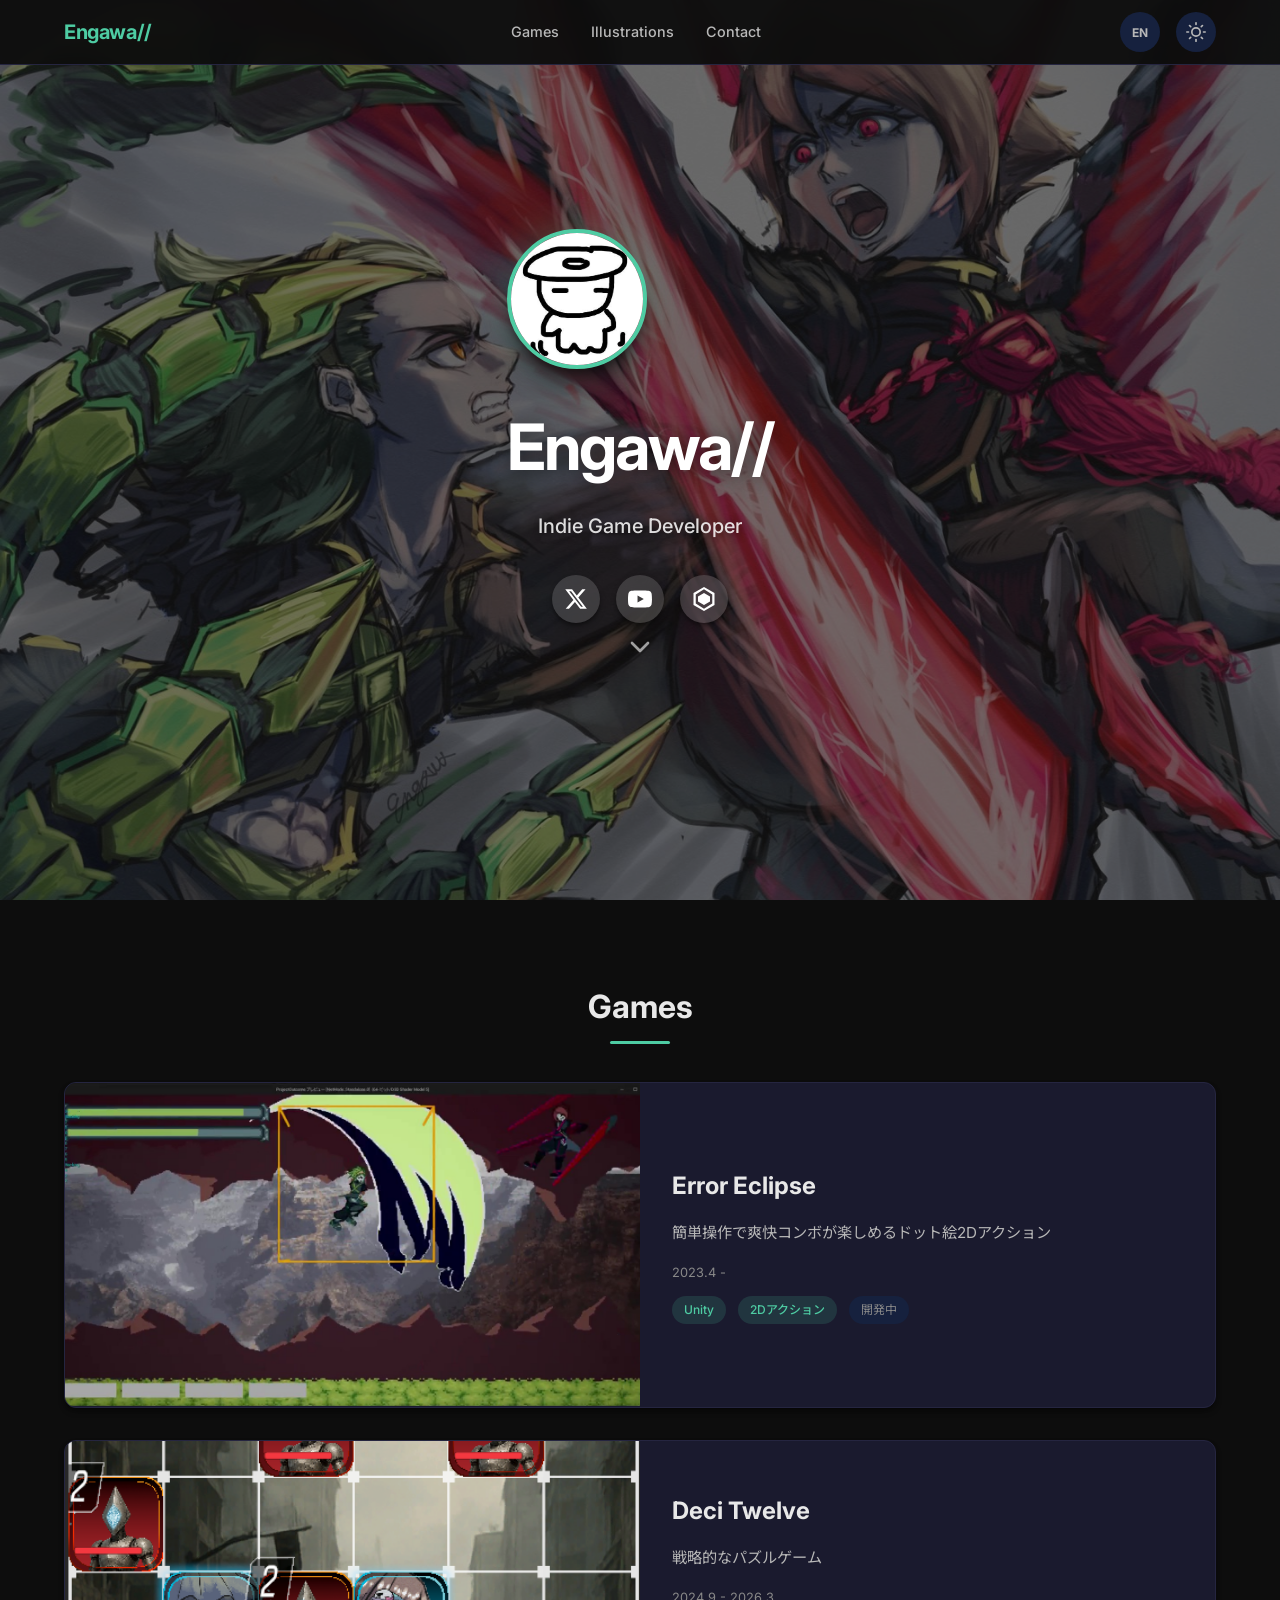
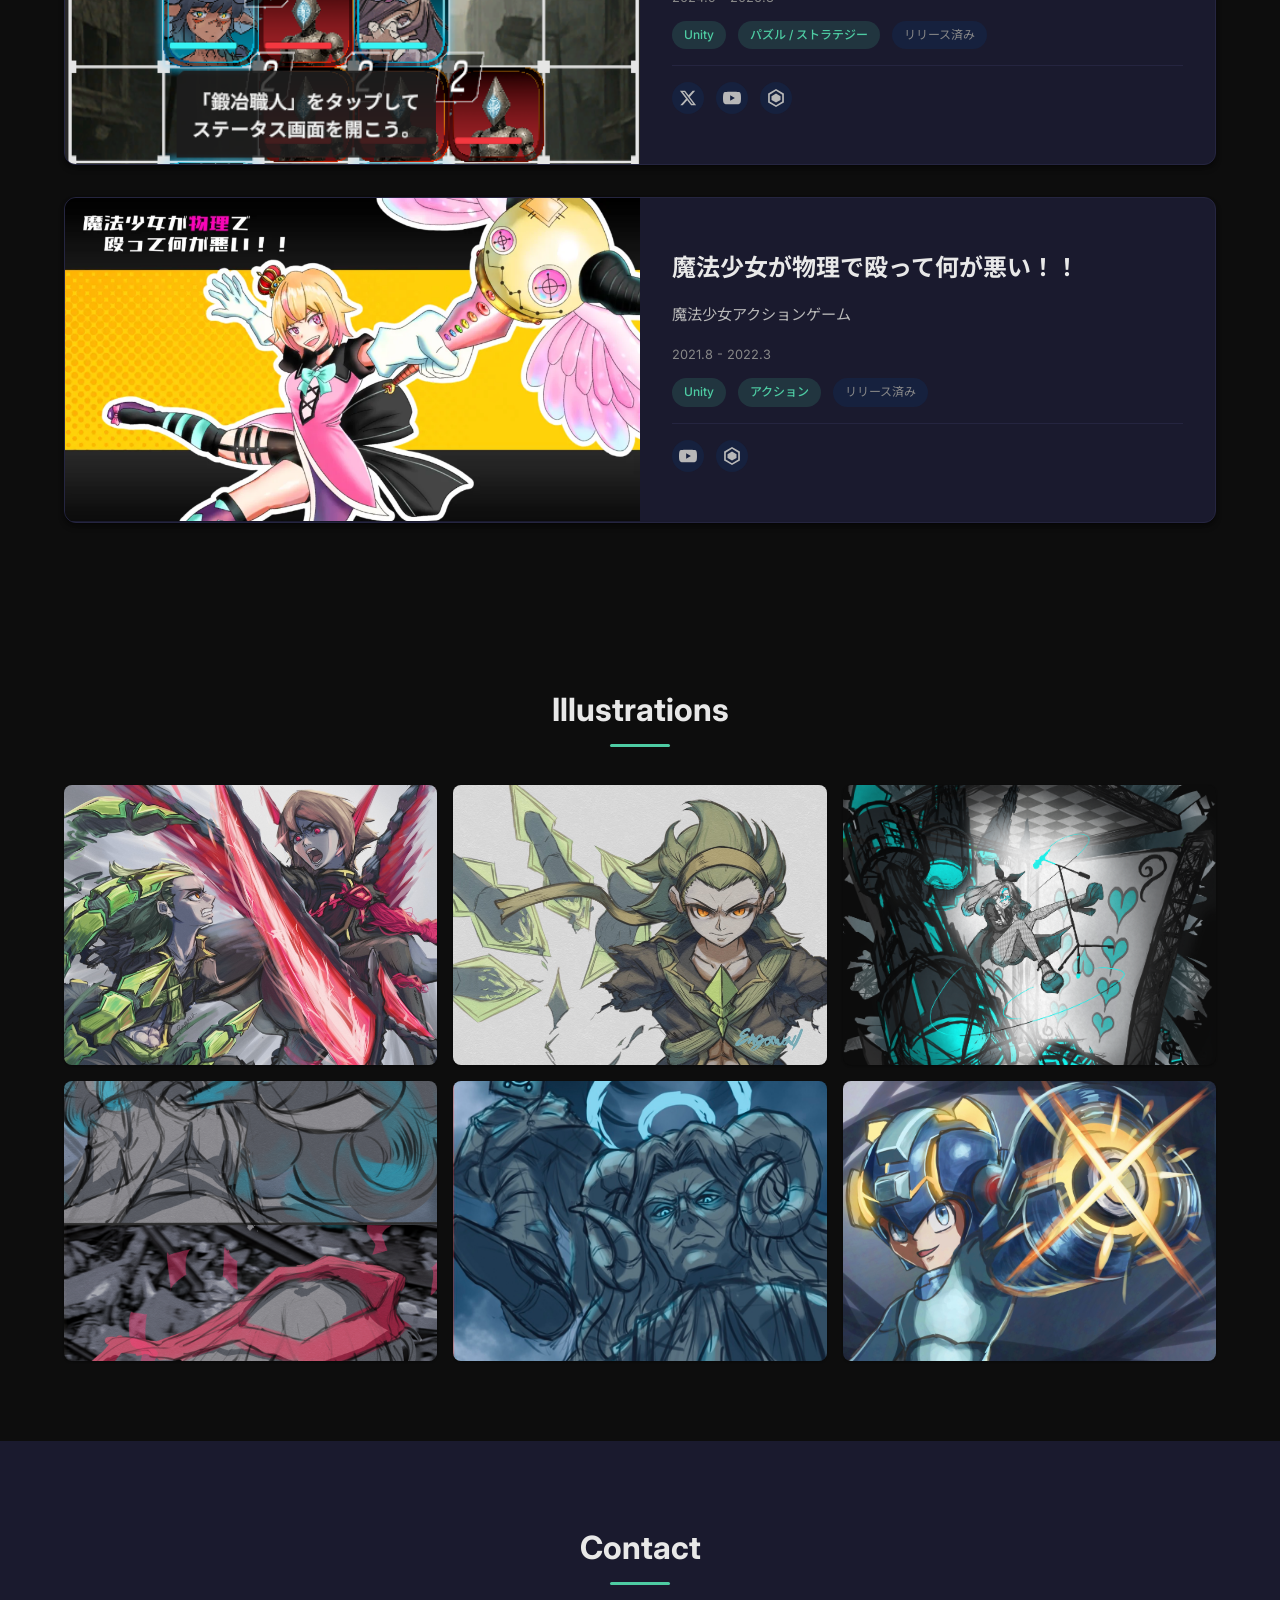
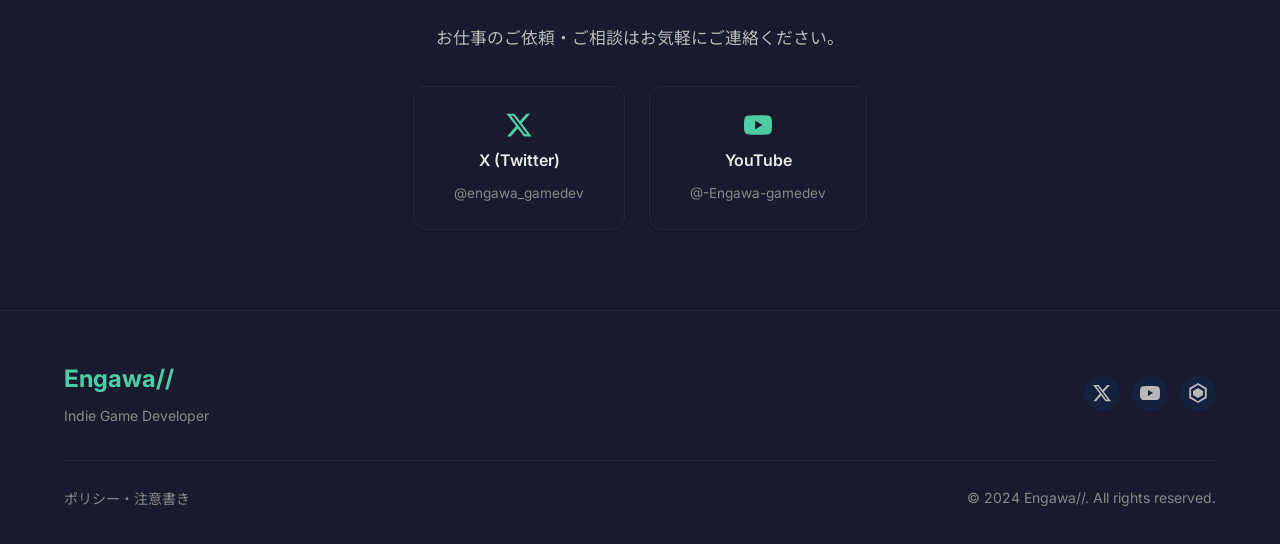
==== index.html @ 61fb62b9 "Update layout: remove About, full-width game cards with video thumbnails, hero background from lates" ====
<!DOCTYPE html>
<html lang="ja">
<head>
    <meta charset="UTF-8">
    <meta name="viewport" content="width=device-width, initial-scale=1.0">
    <meta name="description" content="Engawa// - Indie Game Developer Portfolio. ゲーム制作・イラスト制作の実績を掲載しています。">
    <meta name="author" content="Engawa//">
    
    <!-- OGP -->
    <meta property="og:title" content="Engawa// | Indie Game Developer">
    <meta property="og:description" content="ゲーム制作・イラスト制作の実績を掲載しています。">
    <meta property="og:type" content="website">
    <meta property="og:image" content="images/og-image.jpg">
    <meta name="twitter:card" content="summary_large_image">
    
    <!-- Favicon -->
    <link rel="icon" type="image/jpeg" href="images/icon.jpg">
    
    <!-- Fonts -->
    <link rel="preconnect" href="https://fonts.googleapis.com">
    <link rel="preconnect" href="https://fonts.gstatic.com" crossorigin>
    <link href="https://fonts.googleapis.com/css2?family=Inter:wght@400;600;700&family=Noto+Sans+JP:wght@400;500;700&display=swap" rel="stylesheet">
    
    <!-- Styles -->
    <link rel="stylesheet" href="css/themes.css">
    <link rel="stylesheet" href="css/style.css">
    
    <title>Engawa// | Indie Game Developer</title>
</head>
<body>
    <!-- Navigation -->
    <nav class="navbar" id="navbar">
        <div class="nav-container">
            <a href="#hero" class="nav-logo">Engawa//</a>
            <ul class="nav-menu" id="nav-menu">
                <li><a href="#games" class="nav-link" data-i18n="nav.games">Games</a></li>
                <li><a href="#illustrations" class="nav-link" data-i18n="nav.illustrations">Illustrations</a></li>
                <li><a href="#contact" class="nav-link" data-i18n="nav.contact">Contact</a></li>
            </ul>
            <div class="nav-actions">
                <button class="lang-toggle" id="lang-toggle" aria-label="言語切り替え">EN</button>
                <button class="theme-toggle" id="theme-toggle" aria-label="テーマ切り替え">
                    <svg class="sun-icon" xmlns="http://www.w3.org/2000/svg" width="20" height="20" viewBox="0 0 24 24" fill="none" stroke="currentColor" stroke-width="2" stroke-linecap="round" stroke-linejoin="round">
                        <circle cx="12" cy="12" r="5"></circle>
                        <line x1="12" y1="1" x2="12" y2="3"></line>
                        <line x1="12" y1="21" x2="12" y2="23"></line>
                        <line x1="4.22" y1="4.22" x2="5.64" y2="5.64"></line>
                        <line x1="18.36" y1="18.36" x2="19.78" y2="19.78"></line>
                        <line x1="1" y1="12" x2="3" y2="12"></line>
                        <line x1="21" y1="12" x2="23" y2="12"></line>
                        <line x1="4.22" y1="19.78" x2="5.64" y2="18.36"></line>
                        <line x1="18.36" y1="5.64" x2="19.78" y2="4.22"></line>
                    </svg>
                    <svg class="moon-icon" xmlns="http://www.w3.org/2000/svg" width="20" height="20" viewBox="0 0 24 24" fill="none" stroke="currentColor" stroke-width="2" stroke-linecap="round" stroke-linejoin="round">
                        <path d="M21 12.79A9 9 0 1 1 11.21 3 7 7 0 0 0 21 12.79z"></path>
                    </svg>
                </button>
                <button class="nav-toggle" id="nav-toggle" aria-label="メニュー">
                    <span></span>
                    <span></span>
                    <span></span>
                </button>
            </div>
        </div>
    </nav>

    <!-- Hero Section -->
    <section class="hero" id="hero">
        <div class="hero-bg" id="hero-bg"></div>
        <div class="hero-content">
            <div class="hero-icon-wrapper">
                <img src="images/icon.jpg" alt="Engawa// アイコン" class="hero-icon">
            </div>
            <h1 class="hero-title">Engawa//</h1>
            <p class="hero-subtitle" data-i18n="hero.subtitle">Indie Game Developer</p>
            <div class="hero-social">
                <a href="https://x.com/engawa_gamedev" target="_blank" rel="noopener noreferrer" class="social-link" aria-label="X (Twitter)">
                    <svg xmlns="http://www.w3.org/2000/svg" width="24" height="24" viewBox="0 0 24 24" fill="currentColor">
                        <path d="M18.244 2.25h3.308l-7.227 8.26 8.502 11.24H16.17l-5.214-6.817L4.99 21.75H1.68l7.73-8.835L1.254 2.25H8.08l4.713 6.231zm-1.161 17.52h1.833L7.084 4.126H5.117z"/>
                    </svg>
                </a>
                <a href="https://www.youtube.com/@-Engawa-gamedev" target="_blank" rel="noopener noreferrer" class="social-link" aria-label="YouTube">
                    <svg xmlns="http://www.w3.org/2000/svg" width="24" height="24" viewBox="0 0 24 24" fill="currentColor">
                        <path d="M23.498 6.186a3.016 3.016 0 0 0-2.122-2.136C19.505 3.545 12 3.545 12 3.545s-7.505 0-9.377.505A3.017 3.017 0 0 0 .502 6.186C0 8.07 0 12 0 12s0 3.93.502 5.814a3.016 3.016 0 0 0 2.122 2.136c1.871.505 9.376.505 9.376.505s7.505 0 9.377-.505a3.015 3.015 0 0 0 2.122-2.136C24 15.93 24 12 24 12s0-3.93-.502-5.814zM9.545 15.568V8.432L15.818 12l-6.273 3.568z"/>
                    </svg>
                </a>
                <a href="https://unityroom.com/users/u2t6si8054bjor3pl17q" target="_blank" rel="noopener noreferrer" class="social-link" aria-label="UnityRoom">
                    <svg xmlns="http://www.w3.org/2000/svg" width="24" height="24" viewBox="0 0 24 24" fill="currentColor">
                        <path d="M12 0L1.5 6v12L12 24l10.5-6V6L12 0zm0 2.25L20.25 7.5v9L12 21.75 3.75 16.5v-9L12 2.25zM12 6L6 9.5v5L12 18l6-3.5v-5L12 6z"/>
                    </svg>
                </a>
            </div>
            <a href="#games" class="scroll-indicator" aria-label="下へスクロール">
                <svg xmlns="http://www.w3.org/2000/svg" width="32" height="32" viewBox="0 0 24 24" fill="none" stroke="currentColor" stroke-width="2" stroke-linecap="round" stroke-linejoin="round">
                    <polyline points="6 9 12 15 18 9"></polyline>
                </svg>
            </a>
        </div>
    </section>

    <!-- Games Section -->
    <section class="section games" id="games">
        <div class="container">
            <h2 class="section-title" data-i18n="games.title">Games</h2>
            <div class="games-grid" id="games-grid">
                <!-- Games will be loaded dynamically from JSON -->
            </div>
        </div>
    </section>

    <!-- Illustrations Section -->
    <section class="section illustrations" id="illustrations">
        <div class="container">
            <h2 class="section-title" data-i18n="illustrations.title">Illustrations</h2>
            <div class="gallery-grid" id="gallery-grid">
                <!-- Illustrations will be loaded dynamically from JSON -->
            </div>
        </div>
    </section>

    <!-- Contact Section -->
    <section class="section contact" id="contact">
        <div class="container">
            <h2 class="section-title" data-i18n="contact.title">Contact</h2>
            <div class="contact-content">
                <p class="contact-intro" data-i18n="contact.intro">
                    お仕事のご依頼・ご相談はお気軽にご連絡ください。
                </p>
                <div class="contact-methods">
                    <a href="https://x.com/engawa_gamedev" target="_blank" rel="noopener noreferrer" class="contact-card">
                        <svg xmlns="http://www.w3.org/2000/svg" width="28" height="28" viewBox="0 0 24 24" fill="currentColor">
                            <path d="M18.244 2.25h3.308l-7.227 8.26 8.502 11.24H16.17l-5.214-6.817L4.99 21.75H1.68l7.73-8.835L1.254 2.25H8.08l4.713 6.231zm-1.161 17.52h1.833L7.084 4.126H5.117z"/>
                        </svg>
                        <span class="contact-card-label">X (Twitter)</span>
                        <span class="contact-card-handle">@engawa_gamedev</span>
                    </a>
                    <a href="https://www.youtube.com/@-Engawa-gamedev" target="_blank" rel="noopener noreferrer" class="contact-card">
                        <svg xmlns="http://www.w3.org/2000/svg" width="28" height="28" viewBox="0 0 24 24" fill="currentColor">
                            <path d="M23.498 6.186a3.016 3.016 0 0 0-2.122-2.136C19.505 3.545 12 3.545 12 3.545s-7.505 0-9.377.505A3.017 3.017 0 0 0 .502 6.186C0 8.07 0 12 0 12s0 3.93.502 5.814a3.016 3.016 0 0 0 2.122 2.136c1.871.505 9.376.505 9.376.505s7.505 0 9.377-.505a3.015 3.015 0 0 0 2.122-2.136C24 15.93 24 12 24 12s0-3.93-.502-5.814zM9.545 15.568V8.432L15.818 12l-6.273 3.568z"/>
                        </svg>
                        <span class="contact-card-label">YouTube</span>
                        <span class="contact-card-handle">@-Engawa-gamedev</span>
                    </a>
                </div>
            </div>
        </div>
    </section>

    <!-- Game Modal -->
    <div class="modal" id="game-modal">
        <div class="modal-overlay"></div>
        <div class="modal-content">
            <button class="modal-close" aria-label="閉じる">&times;</button>
            <div class="modal-body">
                <div class="modal-gallery">
                    <div class="modal-slider" id="modal-slider"></div>
                    <button class="slider-btn slider-prev" aria-label="前へ">❮</button>
                    <button class="slider-btn slider-next" aria-label="次へ">❯</button>
                </div>
                <div class="modal-info">
                    <h3 class="modal-title" id="modal-title"></h3>
                    <p class="modal-description" id="modal-description"></p>
                    <div class="modal-meta" id="modal-meta"></div>
                    <div class="modal-links" id="modal-links"></div>
                </div>
            </div>
        </div>
    </div>

    <!-- Lightbox -->
    <div class="lightbox" id="lightbox">
        <button class="lightbox-close" aria-label="閉じる">&times;</button>
        <button class="lightbox-btn lightbox-prev" aria-label="前へ">❮</button>
        <img src="" alt="" class="lightbox-image" id="lightbox-image">
        <button class="lightbox-btn lightbox-next" aria-label="次へ">❯</button>
        <div class="lightbox-caption" id="lightbox-caption"></div>
    </div>

    <!-- Footer -->
    <footer class="footer">
        <div class="container">
            <div class="footer-content">
                <div class="footer-brand">
                    <span class="footer-logo">Engawa//</span>
                    <p class="footer-tagline" data-i18n="footer.tagline">Indie Game Developer</p>
                </div>
                <div class="footer-social">
                    <a href="https://x.com/engawa_gamedev" target="_blank" rel="noopener noreferrer" aria-label="X (Twitter)">
                        <svg xmlns="http://www.w3.org/2000/svg" width="20" height="20" viewBox="0 0 24 24" fill="currentColor">
                            <path d="M18.244 2.25h3.308l-7.227 8.26 8.502 11.24H16.17l-5.214-6.817L4.99 21.75H1.68l7.73-8.835L1.254 2.25H8.08l4.713 6.231zm-1.161 17.52h1.833L7.084 4.126H5.117z"/>
                        </svg>
                    </a>
                    <a href="https://www.youtube.com/@-Engawa-gamedev" target="_blank" rel="noopener noreferrer" aria-label="YouTube">
                        <svg xmlns="http://www.w3.org/2000/svg" width="20" height="20" viewBox="0 0 24 24" fill="currentColor">
                            <path d="M23.498 6.186a3.016 3.016 0 0 0-2.122-2.136C19.505 3.545 12 3.545 12 3.545s-7.505 0-9.377.505A3.017 3.017 0 0 0 .502 6.186C0 8.07 0 12 0 12s0 3.93.502 5.814a3.016 3.016 0 0 0 2.122 2.136c1.871.505 9.376.505 9.376.505s7.505 0 9.377-.505a3.015 3.015 0 0 0 2.122-2.136C24 15.93 24 12 24 12s0-3.93-.502-5.814zM9.545 15.568V8.432L15.818 12l-6.273 3.568z"/>
                        </svg>
                    </a>
                    <a href="https://unityroom.com/users/u2t6si8054bjor3pl17q" target="_blank" rel="noopener noreferrer" aria-label="UnityRoom">
                        <svg xmlns="http://www.w3.org/2000/svg" width="20" height="20" viewBox="0 0 24 24" fill="currentColor">
                            <path d="M12 0L1.5 6v12L12 24l10.5-6V6L12 0zm0 2.25L20.25 7.5v9L12 21.75 3.75 16.5v-9L12 2.25zM12 6L6 9.5v5L12 18l6-3.5v-5L12 6z"/>
                        </svg>
                    </a>
                </div>
            </div>
            <div class="footer-bottom">
                <p class="footer-links">
                    <a href="policy.html" data-i18n="footer.policy">ポリシー・注意書き</a>
                </p>
                <p class="footer-copyright">&copy; 2024 Engawa//. All rights reserved.</p>
            </div>
        </div>
    </footer>

    <!-- Scripts -->
    <script src="js/i18n.js"></script>
    <script src="js/theme.js"></script>
    <script src="js/works.js"></script>
    <script src="js/gallery.js"></script>
    <script src="js/main.js"></script>
</body>
</html>
---- css/themes.css ----
/* ===========================
   Theme Variables (CSS Custom Properties)
   =========================== */

:root {
    /* Light Theme (default) */
    --color-bg-primary: #f8f9fa;
    --color-bg-secondary: #ffffff;
    --color-bg-tertiary: #e9ecef;
    --color-surface: #ffffff;
    --color-surface-hover: #f1f3f5;
    
    --color-text-primary: #212529;
    --color-text-secondary: #495057;
    --color-text-muted: #868e96;
    
    --color-accent: #4ecca3;
    --color-accent-hover: #3db892;
    --color-accent-light: rgba(78, 204, 163, 0.1);
    
    --color-border: #dee2e6;
    --color-border-light: #e9ecef;
    
    --shadow-sm: 0 1px 2px rgba(0, 0, 0, 0.05);
    --shadow-md: 0 4px 6px -1px rgba(0, 0, 0, 0.1), 0 2px 4px -1px rgba(0, 0, 0, 0.06);
    --shadow-lg: 0 10px 15px -3px rgba(0, 0, 0, 0.1), 0 4px 6px -2px rgba(0, 0, 0, 0.05);
    --shadow-xl: 0 20px 25px -5px rgba(0, 0, 0, 0.1), 0 10px 10px -5px rgba(0, 0, 0, 0.04);
    
    --hero-gradient: linear-gradient(135deg, #667eea 0%, #764ba2 100%);
    --hero-overlay: rgba(255, 255, 255, 0.9);
    
    --transition-fast: 0.15s ease;
    --transition-normal: 0.3s ease;
    --transition-slow: 0.5s ease;
    
    --radius-sm: 4px;
    --radius-md: 8px;
    --radius-lg: 12px;
    --radius-xl: 16px;
    --radius-full: 9999px;
    
    --font-sans: 'Inter', 'Noto Sans JP', -apple-system, BlinkMacSystemFont, sans-serif;
    
    --navbar-bg: rgba(255, 255, 255, 0.95);
    --navbar-blur: blur(10px);
}

/* Dark Theme */
[data-theme="dark"] {
    --color-bg-primary: #0d0d0d;
    --color-bg-secondary: #1a1a2e;
    --color-bg-tertiary: #16213e;
    --color-surface: #1a1a2e;
    --color-surface-hover: #252550;
    
    --color-text-primary: #e8e8e8;
    --color-text-secondary: #b8b8b8;
    --color-text-muted: #888888;
    
    --color-accent: #4ecca3;
    --color-accent-hover: #6ee7b7;
    --color-accent-light: rgba(78, 204, 163, 0.15);
    
    --color-border: #2d2d44;
    --color-border-light: #252540;
    
    --shadow-sm: 0 1px 2px rgba(0, 0, 0, 0.3);
    --shadow-md: 0 4px 6px -1px rgba(0, 0, 0, 0.4), 0 2px 4px -1px rgba(0, 0, 0, 0.3);
    --shadow-lg: 0 10px 15px -3px rgba(0, 0, 0, 0.4), 0 4px 6px -2px rgba(0, 0, 0, 0.3);
    --shadow-xl: 0 20px 25px -5px rgba(0, 0, 0, 0.5), 0 10px 10px -5px rgba(0, 0, 0, 0.4);
    
    --hero-gradient: linear-gradient(135deg, #1a1a2e 0%, #16213e 50%, #0f3460 100%);
    --hero-overlay: rgba(13, 13, 13, 0.85);
    
    --navbar-bg: rgba(13, 13, 13, 0.95);
}

/* Theme transition */
body,
body * {
    transition: background-color var(--transition-normal),
                border-color var(--transition-normal),
                color var(--transition-normal),
                box-shadow var(--transition-normal);
}
---- css/style.css ----
/* ===========================
   Main Styles
   =========================== */

/* Reset & Base */
*,
*::before,
*::after {
    box-sizing: border-box;
    margin: 0;
    padding: 0;
}

html {
    scroll-behavior: smooth;
    font-size: 16px;
}

body {
    font-family: var(--font-sans);
    background-color: var(--color-bg-primary);
    color: var(--color-text-primary);
    line-height: 1.7;
    overflow-x: hidden;
}

a {
    color: inherit;
    text-decoration: none;
}

img {
    max-width: 100%;
    height: auto;
    display: block;
}

ul {
    list-style: none;
}

button {
    font-family: inherit;
    cursor: pointer;
    border: none;
    background: none;
}

.container {
    width: 100%;
    max-width: 1200px;
    margin: 0 auto;
    padding: 0 1.5rem;
}

/* ===========================
   Navigation
   =========================== */

.navbar {
    position: fixed;
    top: 0;
    left: 0;
    right: 0;
    z-index: 1000;
    background: var(--navbar-bg);
    backdrop-filter: var(--navbar-blur);
    -webkit-backdrop-filter: var(--navbar-blur);
    border-bottom: 1px solid var(--color-border-light);
    transition: all var(--transition-normal);
}

.navbar.scrolled {
    box-shadow: var(--shadow-md);
}

.nav-container {
    max-width: 1200px;
    margin: 0 auto;
    padding: 0 1.5rem;
    display: flex;
    align-items: center;
    justify-content: space-between;
    height: 64px;
}

.nav-logo {
    font-size: 1.25rem;
    font-weight: 700;
    color: var(--color-accent);
    letter-spacing: -0.02em;
}

.nav-menu {
    display: flex;
    gap: 2rem;
}

.nav-link {
    font-size: 0.9rem;
    font-weight: 500;
    color: var(--color-text-secondary);
    padding: 0.5rem 0;
    position: relative;
    transition: color var(--transition-fast);
}

.nav-link::after {
    content: '';
    position: absolute;
    bottom: 0;
    left: 0;
    width: 0;
    height: 2px;
    background: var(--color-accent);
    transition: width var(--transition-normal);
}

.nav-link:hover,
.nav-link.active {
    color: var(--color-accent);
}

.nav-link:hover::after,
.nav-link.active::after {
    width: 100%;
}

.nav-actions {
    display: flex;
    align-items: center;
    gap: 1rem;
}

.lang-toggle {
    width: 40px;
    height: 40px;
    border-radius: var(--radius-full);
    display: flex;
    align-items: center;
    justify-content: center;
    color: var(--color-text-secondary);
    background: var(--color-bg-tertiary);
    transition: all var(--transition-fast);
    font-size: 0.75rem;
    font-weight: 700;
    letter-spacing: 0.02em;
}

.lang-toggle:hover {
    color: var(--color-accent);
    background: var(--color-accent-light);
}

.theme-toggle {
    width: 40px;
    height: 40px;
    border-radius: var(--radius-full);
    display: flex;
    align-items: center;
    justify-content: center;
    color: var(--color-text-secondary);
    background: var(--color-bg-tertiary);
    transition: all var(--transition-fast);
}

.theme-toggle:hover {
    color: var(--color-accent);
    background: var(--color-accent-light);
}

.theme-toggle .sun-icon {
    display: none;
}

.theme-toggle .moon-icon {
    display: block;
}

[data-theme="dark"] .theme-toggle .sun-icon {
    display: block;
}

[data-theme="dark"] .theme-toggle .moon-icon {
    display: none;
}

.nav-toggle {
    display: none;
    flex-direction: column;
    gap: 5px;
    width: 24px;
    padding: 5px 0;
}

.nav-toggle span {
    display: block;
    height: 2px;
    background: var(--color-text-primary);
    border-radius: 2px;
    transition: all var(--transition-fast);
}

/* Mobile Navigation */
@media (max-width: 768px) {
    .nav-menu {
        position: fixed;
        top: 64px;
        left: 0;
        right: 0;
        background: var(--navbar-bg);
        backdrop-filter: var(--navbar-blur);
        flex-direction: column;
        padding: 1rem 1.5rem 2rem;
        gap: 0;
        transform: translateY(-100%);
        opacity: 0;
        visibility: hidden;
        transition: all var(--transition-normal);
        border-bottom: 1px solid var(--color-border-light);
    }

    .nav-menu.active {
        transform: translateY(0);
        opacity: 1;
        visibility: visible;
    }

    .nav-link {
        padding: 1rem 0;
        font-size: 1rem;
    }

    .nav-toggle {
        display: flex;
    }

    .nav-toggle.active span:nth-child(1) {
        transform: rotate(45deg) translate(5px, 5px);
    }

    .nav-toggle.active span:nth-child(2) {
        opacity: 0;
    }

    .nav-toggle.active span:nth-child(3) {
        transform: rotate(-45deg) translate(5px, -5px);
    }
}

/* ===========================
   Hero Section
   =========================== */

.hero {
    min-height: 100vh;
    display: flex;
    align-items: center;
    justify-content: center;
    position: relative;
    overflow: hidden;
}

.hero-bg {
    position: absolute;
    inset: 0;
    background: var(--hero-gradient);
    background-size: cover;
    background-position: center;
    z-index: -2;
}

.hero-bg::after {
    content: '';
    position: absolute;
    inset: 0;
    background: rgba(0, 0, 0, 0.55);
    z-index: -1;
}

.hero-content {
    text-align: center;
    padding: 2rem;
    animation: fadeInUp 0.8s ease;
    position: relative;
    z-index: 1;
}

@keyframes fadeInUp {
    from {
        opacity: 0;
        transform: translateY(30px);
    }

    to {
        opacity: 1;
        transform: translateY(0);
    }
}

.hero-icon-wrapper {
    margin-bottom: 1.5rem;
}

.hero-icon {
    width: 140px;
    height: 140px;
    border-radius: var(--radius-full);
    object-fit: cover;
    border: 4px solid var(--color-accent);
    box-shadow: var(--shadow-xl), 0 0 40px rgba(78, 204, 163, 0.3);
    animation: float 3s ease-in-out infinite;
}

@keyframes float {

    0%,
    100% {
        transform: translateY(0);
    }

    50% {
        transform: translateY(-10px);
    }
}

.hero-title {
    font-size: clamp(2.5rem, 8vw, 4rem);
    font-weight: 700;
    letter-spacing: -0.03em;
    margin-bottom: 0.5rem;
    color: white;
    text-shadow: 0 2px 20px rgba(0, 0, 0, 0.5);
}

.hero-subtitle {
    font-size: 1.25rem;
    color: rgba(255, 255, 255, 0.85);
    font-weight: 500;
    margin-bottom: 2rem;
    text-shadow: 0 1px 10px rgba(0, 0, 0, 0.5);
}

.hero-social {
    display: flex;
    justify-content: center;
    gap: 1rem;
    margin-bottom: 3rem;
}

.social-link {
    width: 48px;
    height: 48px;
    border-radius: var(--radius-full);
    background: rgba(255, 255, 255, 0.15);
    backdrop-filter: blur(10px);
    display: flex;
    align-items: center;
    justify-content: center;
    color: white;
    box-shadow: var(--shadow-md);
    transition: all var(--transition-fast);
}

.social-link:hover {
    background: var(--color-accent);
    color: white;
    transform: translateY(-3px);
    box-shadow: var(--shadow-lg);
}

.scroll-indicator {
    position: absolute;
    bottom: 2rem;
    left: 50%;
    transform: translateX(-50%);
    color: rgba(255, 255, 255, 0.6);
    animation: bounce 2s infinite;
}

@keyframes bounce {

    0%,
    20%,
    50%,
    80%,
    100% {
        transform: translateX(-50%) translateY(0);
    }

    40% {
        transform: translateX(-50%) translateY(-10px);
    }

    60% {
        transform: translateX(-50%) translateY(-5px);
    }
}

/* ===========================
   Sections
   =========================== */

.section {
    padding: 5rem 0;
}

.section-title {
    font-size: 2rem;
    font-weight: 700;
    text-align: center;
    margin-bottom: 3rem;
    position: relative;
}

.section-title::after {
    content: '';
    position: absolute;
    bottom: -10px;
    left: 50%;
    transform: translateX(-50%);
    width: 60px;
    height: 3px;
    background: var(--color-accent);
    border-radius: var(--radius-full);
}

/* ===========================
   Games Section (Vertical Full-Width)
   =========================== */

.games-grid {
    display: flex;
    flex-direction: column;
    gap: 2rem;
}

.game-card {
    background: var(--color-surface);
    border-radius: var(--radius-lg);
    overflow: hidden;
    box-shadow: var(--shadow-md);
    cursor: pointer;
    transition: all var(--transition-normal);
    border: 1px solid var(--color-border-light);
    display: grid;
    grid-template-columns: 1fr 1fr;
}

.game-card:hover {
    box-shadow: var(--shadow-xl);
    transform: translateY(-4px);
}

.game-card-media {
    position: relative;
    aspect-ratio: 16 / 9;
    overflow: hidden;
}

.game-card-media video,
.game-card-media img {
    width: 100%;
    height: 100%;
    object-fit: cover;
    transition: transform var(--transition-slow);
}

.game-card:hover .game-card-media video,
.game-card:hover .game-card-media img {
    transform: scale(1.03);
}

.game-card-overlay {
    position: absolute;
    inset: 0;
    background: linear-gradient(to top, rgba(0, 0, 0, 0.8) 0%, transparent 50%);
    opacity: 0;
    transition: opacity var(--transition-normal);
    display: flex;
    align-items: flex-end;
    padding: 1rem;
}

.game-card:hover .game-card-overlay {
    opacity: 1;
}

.game-card-overlay span {
    color: white;
    font-size: 0.875rem;
}

.game-card-content {
    padding: 2rem;
    display: flex;
    flex-direction: column;
    justify-content: center;
}

.game-card-title {
    font-size: 1.5rem;
    font-weight: 700;
    margin-bottom: 0.75rem;
}

.game-card-description {
    color: var(--color-text-secondary);
    font-size: 0.95rem;
    line-height: 1.8;
    margin-bottom: 1rem;
}

.game-card-meta {
    display: flex;
    gap: 0.75rem;
    flex-wrap: wrap;
}

.game-card-tag {
    font-size: 0.75rem;
    padding: 0.25rem 0.75rem;
    border-radius: var(--radius-full);
    background: var(--color-accent-light);
    color: var(--color-accent);
    font-weight: 500;
}

.game-card-status {
    font-size: 0.75rem;
    padding: 0.25rem 0.75rem;
    border-radius: var(--radius-full);
    background: var(--color-bg-tertiary);
    color: var(--color-text-muted);
}

.game-card-period {
    font-size: 0.8rem;
    color: var(--color-text-muted);
    margin-bottom: 0.75rem;
}

.game-card-social {
    display: flex;
    gap: 0.75rem;
    margin-top: 1rem;
    padding-top: 1rem;
    border-top: 1px solid var(--color-border-light);
}

.game-card-social-link {
    width: 32px;
    height: 32px;
    border-radius: var(--radius-full);
    background: var(--color-bg-tertiary);
    display: flex;
    align-items: center;
    justify-content: center;
    color: var(--color-text-secondary);
    transition: all var(--transition-fast);
}

.game-card-social-link:hover {
    background: var(--color-accent);
    color: white;
    transform: translateY(-2px);
}

@media (max-width: 768px) {
    .game-card {
        grid-template-columns: 1fr;
    }

    .game-card-content {
        padding: 1.25rem;
    }

    .game-card-title {
        font-size: 1.25rem;
    }
}

/* ===========================
   Gallery Section
   =========================== */

.gallery-grid {
    display: grid;
    grid-template-columns: repeat(auto-fill, minmax(280px, 1fr));
    gap: 1rem;
}

.gallery-item {
    position: relative;
    aspect-ratio: 4 / 3;
    border-radius: var(--radius-md);
    overflow: hidden;
    cursor: pointer;
    box-shadow: var(--shadow-sm);
}

.gallery-item img {
    width: 100%;
    height: 100%;
    object-fit: cover;
    transition: transform var(--transition-slow);
}

.gallery-item:hover img {
    transform: scale(1.1);
}

.gallery-item-overlay {
    position: absolute;
    inset: 0;
    background: rgba(0, 0, 0, 0.4);
    opacity: 0;
    transition: opacity var(--transition-normal);
    display: flex;
    align-items: center;
    justify-content: center;
}

.gallery-item:hover .gallery-item-overlay {
    opacity: 1;
}

.gallery-item-overlay svg {
    width: 40px;
    height: 40px;
    color: white;
}

/* ===========================
   Contact Section
   =========================== */

.contact {
    background: var(--color-bg-secondary);
}

.contact-content {
    max-width: 600px;
    margin: 0 auto;
    text-align: center;
}

.contact-intro {
    font-size: 1.05rem;
    color: var(--color-text-secondary);
    margin-bottom: 2rem;
    line-height: 1.8;
}

.contact-methods {
    display: flex;
    gap: 1.5rem;
    justify-content: center;
    flex-wrap: wrap;
}

.contact-card {
    display: flex;
    flex-direction: column;
    align-items: center;
    gap: 0.5rem;
    padding: 1.5rem 2.5rem;
    background: var(--color-surface);
    border: 1px solid var(--color-border-light);
    border-radius: var(--radius-lg);
    box-shadow: var(--shadow-sm);
    transition: all var(--transition-fast);
    color: var(--color-text-primary);
}

.contact-card:hover {
    box-shadow: var(--shadow-lg);
    transform: translateY(-4px);
    border-color: var(--color-accent);
}

.contact-card svg {
    color: var(--color-accent);
}

.contact-card-label {
    font-weight: 600;
    font-size: 1rem;
}

.contact-card-handle {
    font-size: 0.85rem;
    color: var(--color-text-muted);
}

/* ===========================
   Modal
   =========================== */

.modal {
    position: fixed;
    inset: 0;
    z-index: 2000;
    display: flex;
    align-items: center;
    justify-content: center;
    padding: 2rem;
    opacity: 0;
    visibility: hidden;
    transition: all var(--transition-normal);
}

.modal.active {
    opacity: 1;
    visibility: visible;
}

.modal-overlay {
    position: absolute;
    inset: 0;
    background: rgba(0, 0, 0, 0.8);
}

.modal-content {
    position: relative;
    background: var(--color-surface);
    border-radius: var(--radius-xl);
    max-width: 800px;
    width: 95%;
    max-height: 90vh;
    overflow-y: auto;
    box-shadow: var(--shadow-xl);
    transform: scale(0.9);
    transition: transform var(--transition-normal);
}

.modal.active .modal-content {
    transform: scale(1);
}

.modal-close {
    position: absolute;
    top: 1rem;
    right: 1rem;
    width: 40px;
    height: 40px;
    border-radius: var(--radius-full);
    background: var(--color-bg-tertiary);
    color: var(--color-text-primary);
    font-size: 1.5rem;
    display: flex;
    align-items: center;
    justify-content: center;
    z-index: 10;
    transition: all var(--transition-fast);
}

.modal-close:hover {
    background: var(--color-accent);
    color: white;
}

.modal-body {
    display: flex;
    flex-direction: column;
}

.modal-gallery {
    position: relative;
    width: 100%;
    aspect-ratio: 16 / 9;
    background: var(--color-bg-tertiary);
    flex-shrink: 0;
    border-radius: var(--radius-xl) var(--radius-xl) 0 0;
    overflow: hidden;
}

.modal-slider {
    width: 100%;
    height: 100%;
    display: flex;
    overflow: hidden;
}

.modal-slider img {
    width: 100%;
    height: 100%;
    object-fit: contain;
    flex-shrink: 0;
}

.slider-btn {
    position: absolute;
    top: 50%;
    transform: translateY(-50%);
    width: 40px;
    height: 40px;
    border-radius: var(--radius-full);
    background: rgba(0, 0, 0, 0.5);
    color: white;
    font-size: 1.25rem;
    display: flex;
    align-items: center;
    justify-content: center;
    transition: all var(--transition-fast);
}

.slider-btn:hover {
    background: var(--color-accent);
}

.slider-prev {
    left: 1rem;
}

.slider-next {
    right: 1rem;
}

.modal-info {
    padding: 1.5rem 2rem 2rem;
}

.modal-title {
    font-size: 1.5rem;
    font-weight: 700;
    margin-bottom: 0.75rem;
}

.modal-description {
    color: var(--color-text-secondary);
    margin-bottom: 1rem;
    line-height: 1.8;
    font-size: 0.95rem;
}

.modal-meta {
    display: flex;
    flex-wrap: wrap;
    gap: 0.5rem 2rem;
    margin-bottom: 1rem;
    padding-bottom: 1rem;
    border-bottom: 1px solid var(--color-border-light);
}

.modal-meta-item {
    display: flex;
    gap: 1rem;
}

.modal-meta-label {
    font-weight: 500;
    color: var(--color-text-muted);
    min-width: 100px;
}

.modal-meta-value {
    color: var(--color-text-primary);
}

.modal-links {
    display: flex;
    flex-wrap: wrap;
    gap: 0.75rem;
}

.modal-link {
    display: inline-flex;
    align-items: center;
    gap: 0.5rem;
    padding: 0.75rem 1.25rem;
    border-radius: var(--radius-md);
    background: var(--color-accent);
    color: white;
    font-weight: 500;
    font-size: 0.875rem;
    transition: all var(--transition-fast);
}

.modal-link:hover {
    background: var(--color-accent-hover);
    transform: translateY(-2px);
}

.modal-link.secondary {
    background: var(--color-bg-tertiary);
    color: var(--color-text-primary);
}

.modal-link.secondary:hover {
    background: var(--color-accent-light);
    color: var(--color-accent);
}

/* ===========================
   Lightbox
   =========================== */

.lightbox {
    position: fixed;
    inset: 0;
    z-index: 3000;
    background: rgba(0, 0, 0, 0.95);
    display: flex;
    align-items: center;
    justify-content: center;
    opacity: 0;
    visibility: hidden;
    transition: all var(--transition-normal);
}

.lightbox.active {
    opacity: 1;
    visibility: visible;
}

.lightbox-close {
    position: absolute;
    top: 1rem;
    right: 1rem;
    width: 48px;
    height: 48px;
    border-radius: var(--radius-full);
    background: rgba(255, 255, 255, 0.1);
    color: white;
    font-size: 2rem;
    display: flex;
    align-items: center;
    justify-content: center;
    transition: all var(--transition-fast);
}

.lightbox-close:hover {
    background: var(--color-accent);
}

.lightbox-btn {
    position: absolute;
    top: 50%;
    transform: translateY(-50%);
    width: 48px;
    height: 48px;
    border-radius: var(--radius-full);
    background: rgba(255, 255, 255, 0.1);
    color: white;
    font-size: 1.5rem;
    display: flex;
    align-items: center;
    justify-content: center;
    transition: all var(--transition-fast);
}

.lightbox-btn:hover {
    background: var(--color-accent);
}

.lightbox-prev {
    left: 1rem;
}

.lightbox-next {
    right: 1rem;
}

.lightbox-image {
    max-width: 90vw;
    max-height: 85vh;
    object-fit: contain;
    border-radius: var(--radius-md);
}

.lightbox-caption {
    position: absolute;
    bottom: 1rem;
    left: 50%;
    transform: translateX(-50%);
    color: white;
    font-size: 0.875rem;
    text-align: center;
    padding: 0.5rem 1rem;
    background: rgba(0, 0, 0, 0.5);
    border-radius: var(--radius-md);
}

/* ===========================
   Footer
   =========================== */

.footer {
    background: var(--color-bg-secondary);
    border-top: 1px solid var(--color-border-light);
    padding: 3rem 0 2rem;
}

.footer-content {
    display: flex;
    justify-content: space-between;
    align-items: center;
    margin-bottom: 2rem;
    flex-wrap: wrap;
    gap: 1.5rem;
}

.footer-logo {
    font-size: 1.5rem;
    font-weight: 700;
    color: var(--color-accent);
}

.footer-tagline {
    color: var(--color-text-muted);
    font-size: 0.875rem;
    margin-top: 0.25rem;
}

.footer-social {
    display: flex;
    gap: 0.75rem;
}

.footer-social a {
    width: 36px;
    height: 36px;
    border-radius: var(--radius-full);
    background: var(--color-bg-tertiary);
    display: flex;
    align-items: center;
    justify-content: center;
    color: var(--color-text-secondary);
    transition: all var(--transition-fast);
}

.footer-social a:hover {
    background: var(--color-accent);
    color: white;
}

.footer-bottom {
    display: flex;
    justify-content: space-between;
    align-items: center;
    padding-top: 1.5rem;
    border-top: 1px solid var(--color-border-light);
    flex-wrap: wrap;
    gap: 1rem;
}

.footer-links a {
    color: var(--color-text-muted);
    font-size: 0.875rem;
    transition: color var(--transition-fast);
}

.footer-links a:hover {
    color: var(--color-accent);
}

.footer-copyright {
    color: var(--color-text-muted);
    font-size: 0.875rem;
}

/* ===========================
   Responsive
   =========================== */

@media (max-width: 480px) {
    .hero-icon {
        width: 100px;
        height: 100px;
    }

    .hero-social {
        gap: 0.75rem;
    }

    .social-link {
        width: 40px;
        height: 40px;
    }

    .section {
        padding: 3rem 0;
    }

    .section-title {
        font-size: 1.5rem;
    }

    .gallery-grid {
        grid-template-columns: repeat(2, 1fr);
    }

    .modal {
        padding: 0;
    }

    .modal-content {
        border-radius: 0;
        max-height: 100vh;
    }

    .modal-info {
        padding: 1.5rem;
    }

    .footer-content,
    .footer-bottom {
        flex-direction: column;
        text-align: center;
    }

    .contact-methods {
        flex-direction: column;
        align-items: center;
    }
}
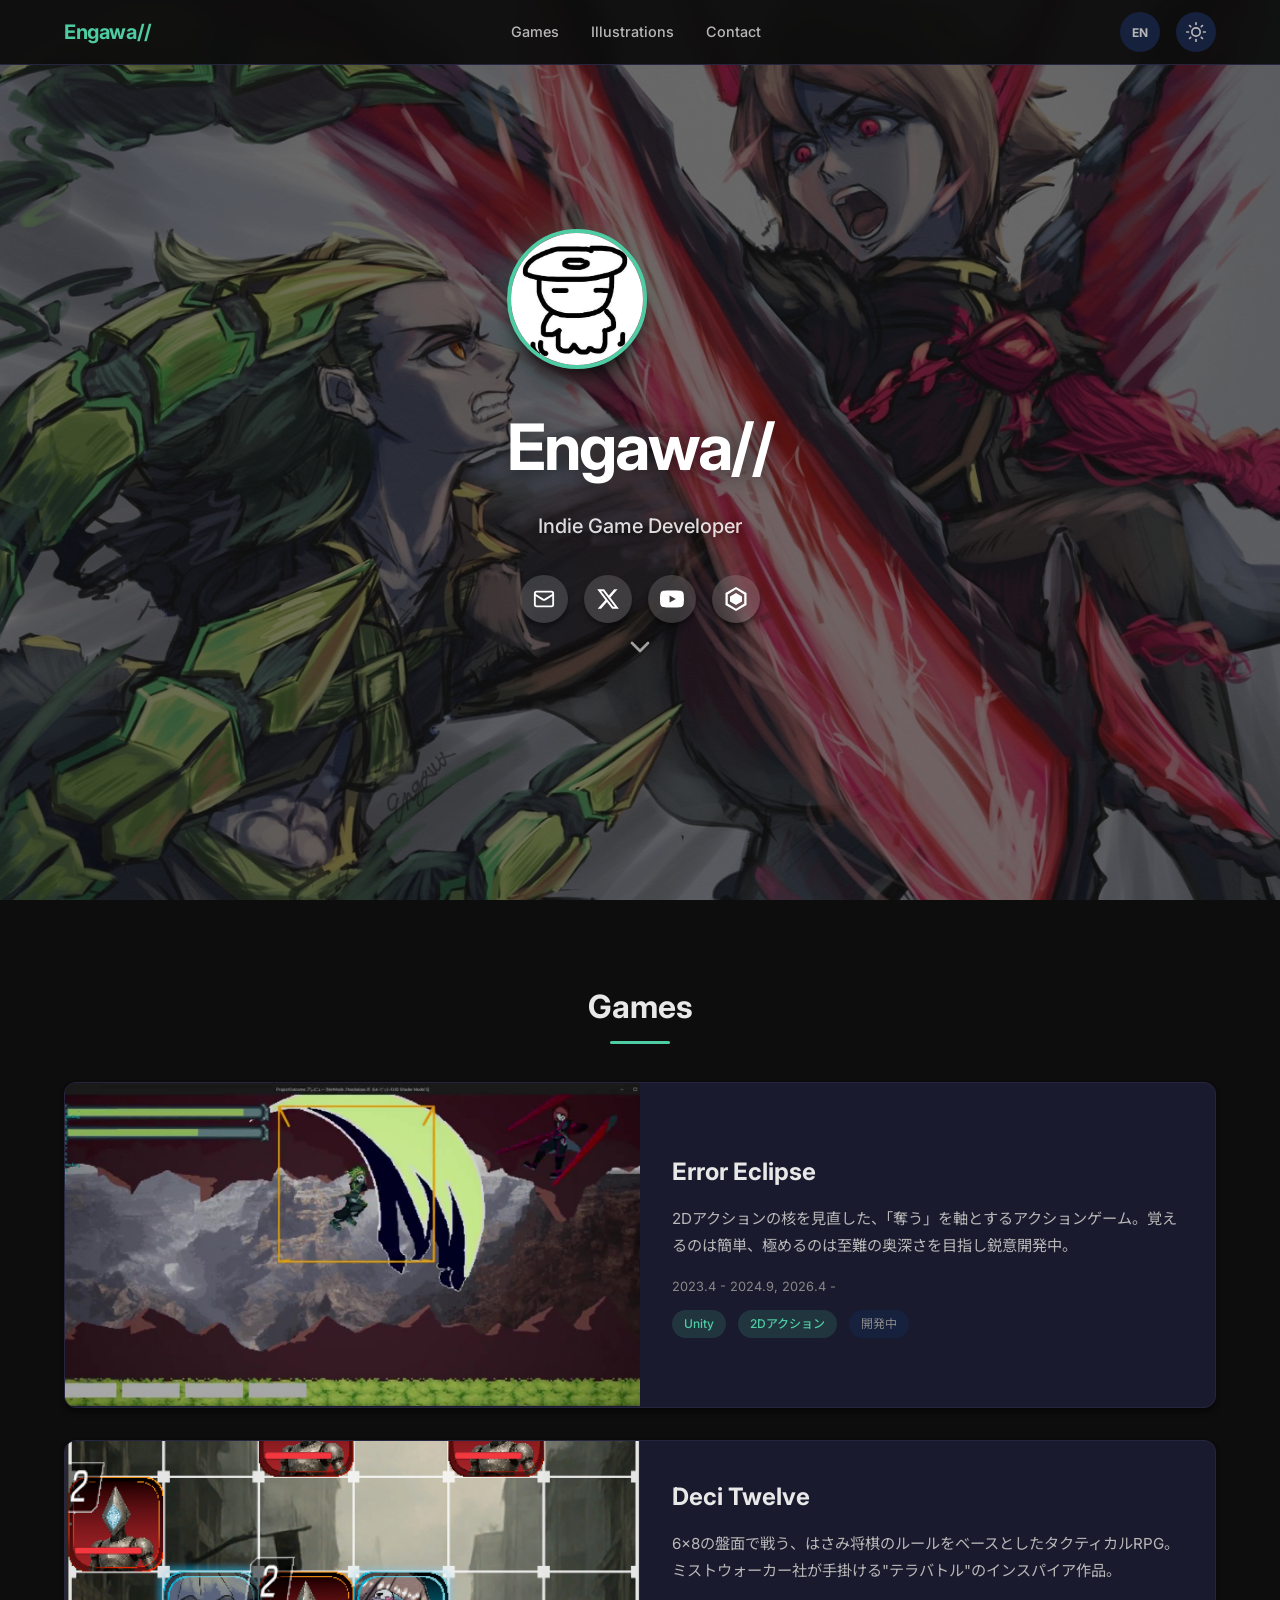
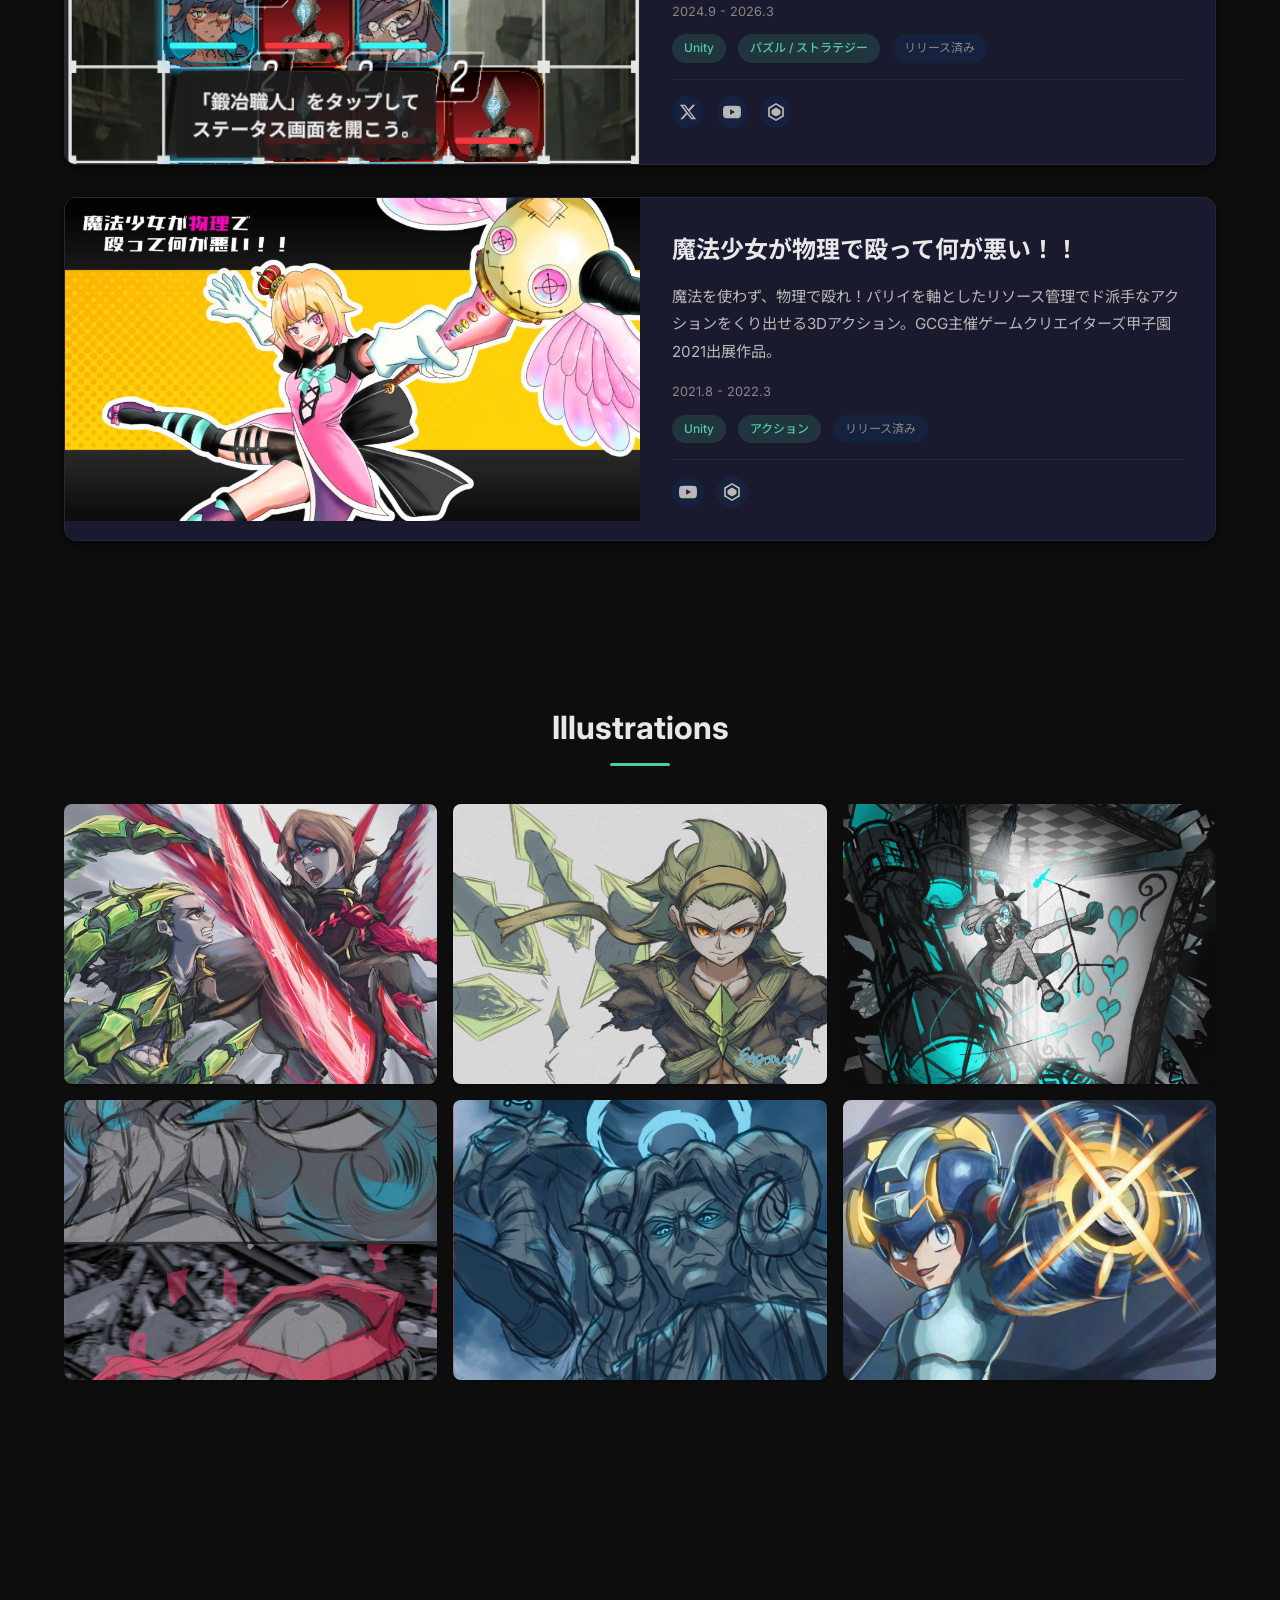
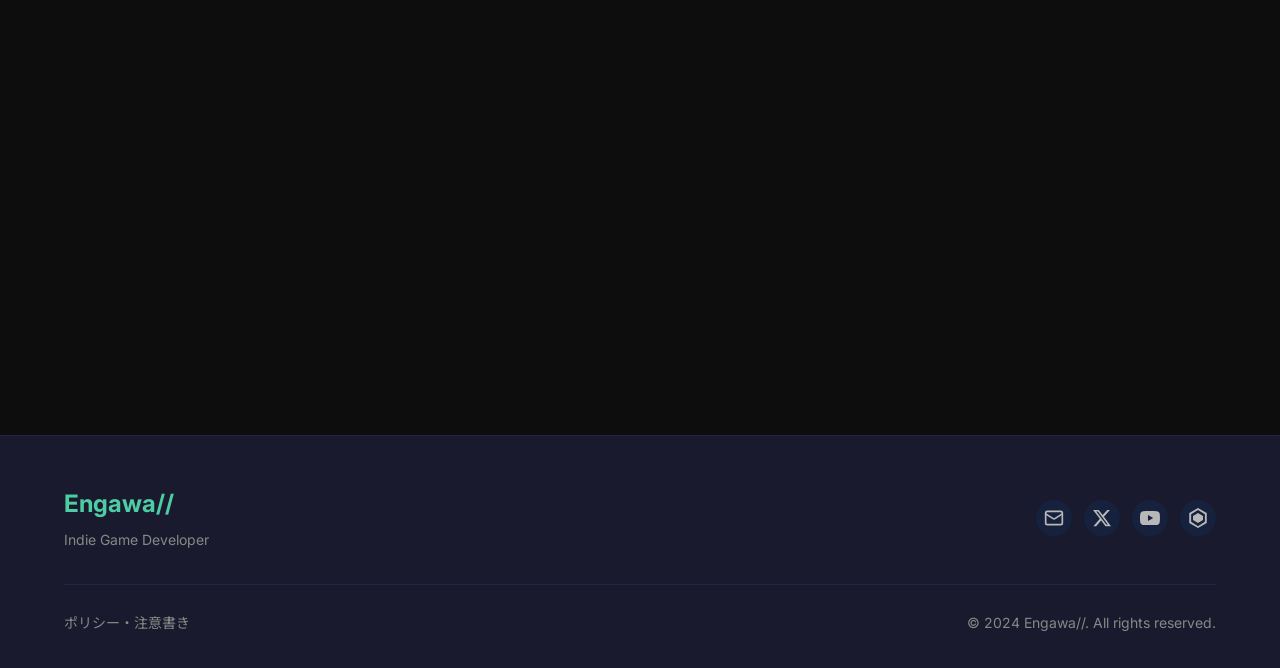
==== commit be761326: "Update Contact with email, show video in modal slider, update game descriptions and dev period" ====
--- a/index.html
+++ b/index.html
@@ -74,6 +74,12 @@
             <h1 class="hero-title">Engawa//</h1>
             <p class="hero-subtitle" data-i18n="hero.subtitle">Indie Game Developer</p>
             <div class="hero-social">
+                <a href="mailto:engawagamedev@gmail.com" class="social-link" aria-label="Email">
+                    <svg xmlns="http://www.w3.org/2000/svg" width="22" height="22" viewBox="0 0 24 24" fill="none" stroke="currentColor" stroke-width="2" stroke-linecap="round" stroke-linejoin="round">
+                        <rect width="20" height="16" x="2" y="4" rx="2"></rect>
+                        <path d="m22 7-8.97 5.7a1.94 1.94 0 0 1-2.06 0L2 7"></path>
+                    </svg>
+                </a>
                 <a href="https://x.com/engawa_gamedev" target="_blank" rel="noopener noreferrer" class="social-link" aria-label="X (Twitter)">
                     <svg xmlns="http://www.w3.org/2000/svg" width="24" height="24" viewBox="0 0 24 24" fill="currentColor">
                         <path d="M18.244 2.25h3.308l-7.227 8.26 8.502 11.24H16.17l-5.214-6.817L4.99 21.75H1.68l7.73-8.835L1.254 2.25H8.08l4.713 6.231zm-1.161 17.52h1.833L7.084 4.126H5.117z"/>
@@ -123,10 +129,15 @@
         <div class="container">
             <h2 class="section-title" data-i18n="contact.title">Contact</h2>
             <div class="contact-content">
-                <p class="contact-intro" data-i18n="contact.intro">
-                    お仕事のご依頼・ご相談はお気軽にご連絡ください。
-                </p>
                 <div class="contact-methods">
+                    <a href="mailto:engawagamedev@gmail.com" class="contact-card">
+                        <svg xmlns="http://www.w3.org/2000/svg" width="28" height="28" viewBox="0 0 24 24" fill="none" stroke="currentColor" stroke-width="2" stroke-linecap="round" stroke-linejoin="round">
+                            <rect width="20" height="16" x="2" y="4" rx="2"></rect>
+                            <path d="m22 7-8.97 5.7a1.94 1.94 0 0 1-2.06 0L2 7"></path>
+                        </svg>
+                        <span class="contact-card-label">Email</span>
+                        <span class="contact-card-handle">engawagamedev@gmail.com</span>
+                    </a>
                     <a href="https://x.com/engawa_gamedev" target="_blank" rel="noopener noreferrer" class="contact-card">
                         <svg xmlns="http://www.w3.org/2000/svg" width="28" height="28" viewBox="0 0 24 24" fill="currentColor">
                             <path d="M18.244 2.25h3.308l-7.227 8.26 8.502 11.24H16.17l-5.214-6.817L4.99 21.75H1.68l7.73-8.835L1.254 2.25H8.08l4.713 6.231zm-1.161 17.52h1.833L7.084 4.126H5.117z"/>
@@ -185,6 +196,12 @@
                     <p class="footer-tagline" data-i18n="footer.tagline">Indie Game Developer</p>
                 </div>
                 <div class="footer-social">
+                    <a href="mailto:engawagamedev@gmail.com" aria-label="Email">
+                        <svg xmlns="http://www.w3.org/2000/svg" width="20" height="20" viewBox="0 0 24 24" fill="none" stroke="currentColor" stroke-width="2" stroke-linecap="round" stroke-linejoin="round">
+                            <rect width="20" height="16" x="2" y="4" rx="2"></rect>
+                            <path d="m22 7-8.97 5.7a1.94 1.94 0 0 1-2.06 0L2 7"></path>
+                        </svg>
+                    </a>
                     <a href="https://x.com/engawa_gamedev" target="_blank" rel="noopener noreferrer" aria-label="X (Twitter)">
                         <svg xmlns="http://www.w3.org/2000/svg" width="20" height="20" viewBox="0 0 24 24" fill="currentColor">
                             <path d="M18.244 2.25h3.308l-7.227 8.26 8.502 11.24H16.17l-5.214-6.817L4.99 21.75H1.68l7.73-8.835L1.254 2.25H8.08l4.713 6.231zm-1.161 17.52h1.833L7.084 4.126H5.117z"/>
--- a/css/style.css
+++ b/css/style.css
@@ -782,11 +782,13 @@
     overflow: hidden;
 }
 
-.modal-slider img {
+.modal-slider img,
+.modal-slider video {
     width: 100%;
     height: 100%;
     object-fit: contain;
     flex-shrink: 0;
+    transition: transform var(--transition-normal);
 }
 
 .slider-btn {
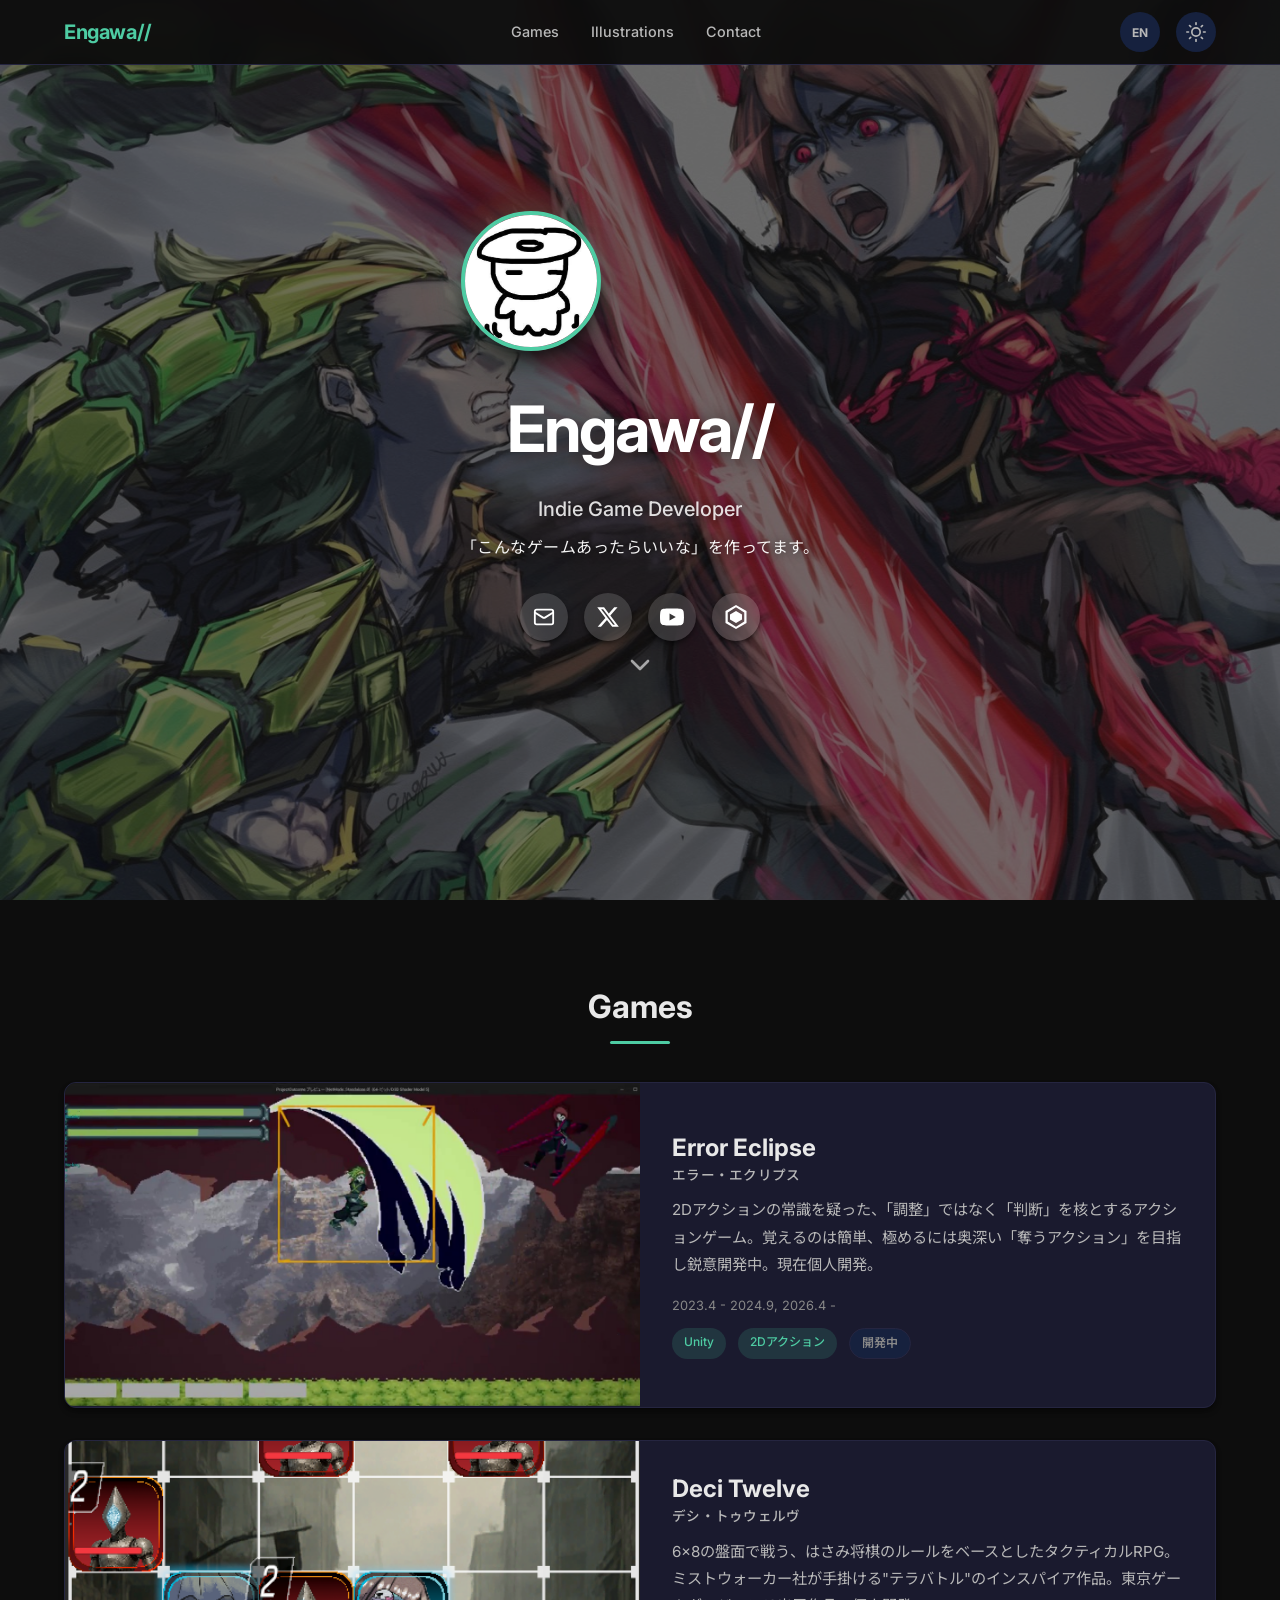
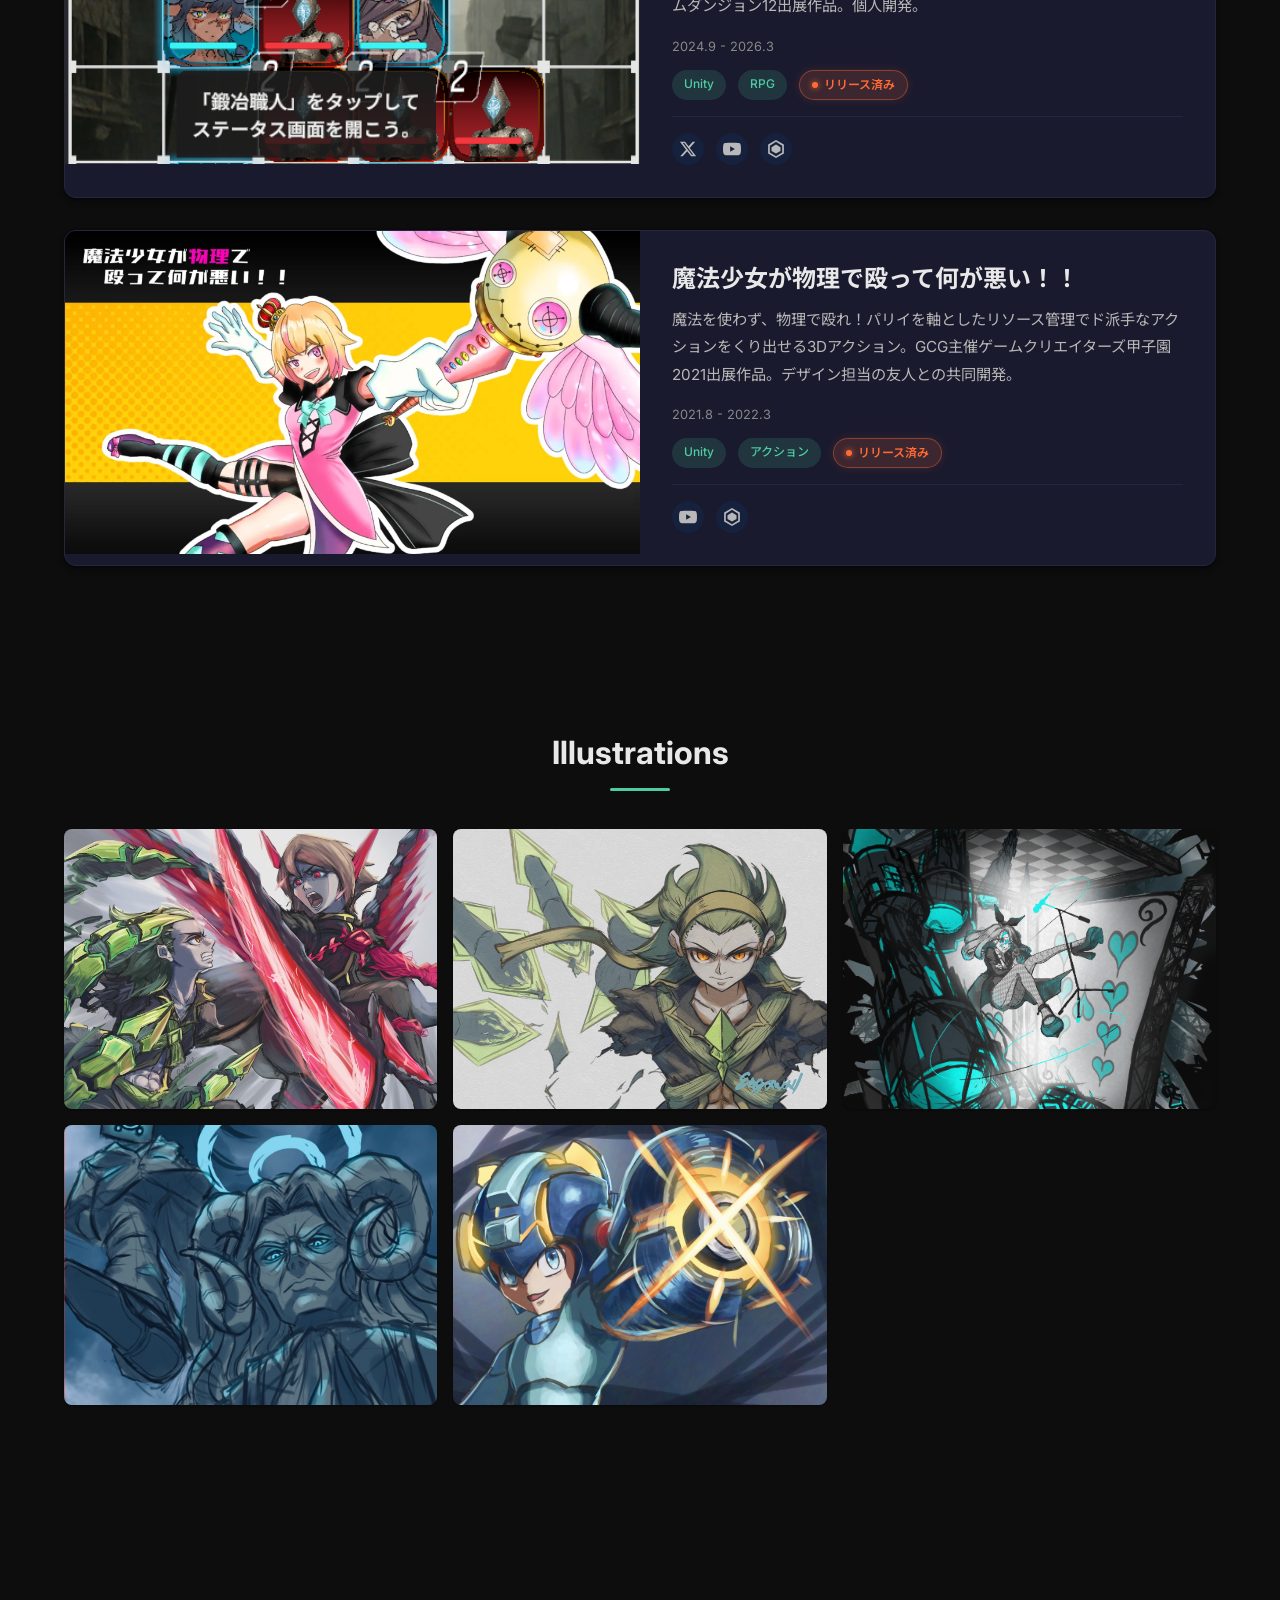
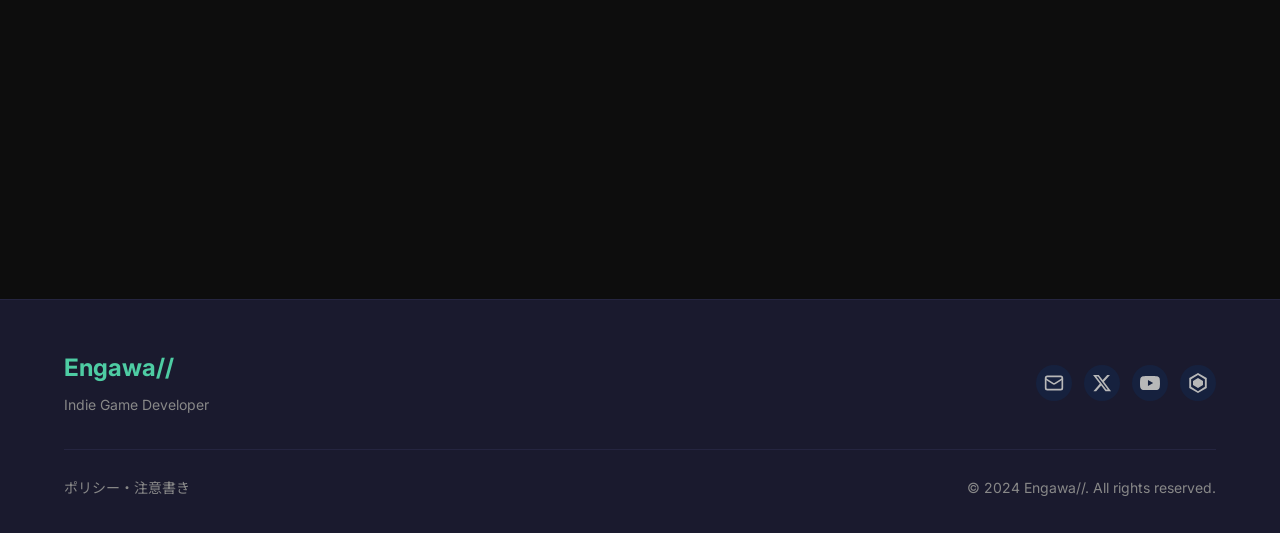
==== commit b4d6a070: "Update Error Eclipse wording to profound to master, add catchphrase to hero section" ====
--- a/index.html
+++ b/index.html
@@ -73,6 +73,7 @@
             </div>
             <h1 class="hero-title">Engawa//</h1>
             <p class="hero-subtitle" data-i18n="hero.subtitle">Indie Game Developer</p>
+            <p class="hero-catchphrase" data-i18n="hero.catchphrase">「こんなゲームあったらいいな」を作ってます。</p>
             <div class="hero-social">
                 <a href="mailto:engawagamedev@gmail.com" class="social-link" aria-label="Email">
                     <svg xmlns="http://www.w3.org/2000/svg" width="22" height="22" viewBox="0 0 24 24" fill="none" stroke="currentColor" stroke-width="2" stroke-linecap="round" stroke-linejoin="round">
--- a/css/style.css
+++ b/css/style.css
@@ -337,8 +337,17 @@
     font-size: 1.25rem;
     color: rgba(255, 255, 255, 0.85);
     font-weight: 500;
+    margin-bottom: 0.5rem;
+    text-shadow: 0 1px 10px rgba(0, 0, 0, 0.5);
+}
+
+.hero-catchphrase {
+    font-size: 1rem;
+    color: rgba(255, 255, 255, 0.95);
+    font-weight: 400;
     margin-bottom: 2rem;
-    text-shadow: 0 1px 10px rgba(0, 0, 0, 0.5);
+    text-shadow: 0 1px 10px rgba(0, 0, 0, 0.6);
+    letter-spacing: 0.03em;
 }
 
 .hero-social {
@@ -502,6 +511,16 @@
     font-size: 1.5rem;
     font-weight: 700;
     margin-bottom: 0.75rem;
+    line-height: 1.3;
+}
+
+.game-title-sub {
+    display: block;
+    font-size: 0.85rem;
+    font-weight: 500;
+    color: var(--color-text-secondary);
+    margin-top: 0.25rem;
+    letter-spacing: 0.02em;
 }
 
 .game-card-description {
@@ -530,8 +549,38 @@
     font-size: 0.75rem;
     padding: 0.25rem 0.75rem;
     border-radius: var(--radius-full);
+    font-weight: 600;
+    display: inline-flex;
+    align-items: center;
+    gap: 0.35rem;
+}
+
+.game-card-status.status-released {
+    background: rgba(255, 107, 53, 0.15);
+    color: #ff6b35;
+    border: 1px solid rgba(255, 107, 53, 0.4);
+    box-shadow: 0 0 10px rgba(255, 107, 53, 0.15);
+}
+
+.game-card-status.status-released::before {
+    content: '';
+    display: inline-block;
+    width: 6px;
+    height: 6px;
+    border-radius: 50%;
+    background-color: #ff6b35;
+    box-shadow: 0 0 6px #ff6b35;
+}
+
+.game-card-status.status-dev {
     background: var(--color-bg-tertiary);
     color: var(--color-text-muted);
+    border: 1px solid var(--color-border-light);
+}
+
+.status-released-text {
+    color: #ff6b35;
+    font-weight: 600;
 }
 
 .game-card-period {
@@ -577,6 +626,12 @@
 
     .game-card-title {
         font-size: 1.25rem;
+    }
+
+    .contact-methods {
+        grid-template-columns: 1fr;
+        max-width: 360px;
+        margin: 0 auto;
     }
 }
 
@@ -640,37 +695,32 @@
 }
 
 .contact-content {
-    max-width: 600px;
+    max-width: 900px;
     margin: 0 auto;
     text-align: center;
 }
 
-.contact-intro {
-    font-size: 1.05rem;
-    color: var(--color-text-secondary);
-    margin-bottom: 2rem;
-    line-height: 1.8;
-}
-
 .contact-methods {
-    display: flex;
+    display: grid;
+    grid-template-columns: repeat(3, 1fr);
     gap: 1.5rem;
     justify-content: center;
-    flex-wrap: wrap;
 }
 
 .contact-card {
     display: flex;
     flex-direction: column;
     align-items: center;
+    justify-content: center;
     gap: 0.5rem;
-    padding: 1.5rem 2.5rem;
+    padding: 1.75rem 1.25rem;
     background: var(--color-surface);
     border: 1px solid var(--color-border-light);
     border-radius: var(--radius-lg);
     box-shadow: var(--shadow-sm);
     transition: all var(--transition-fast);
     color: var(--color-text-primary);
+    width: 100%;
 }
 
 .contact-card:hover {
@@ -691,6 +741,7 @@
 .contact-card-handle {
     font-size: 0.85rem;
     color: var(--color-text-muted);
+    word-break: break-all;
 }
 
 /* ===========================
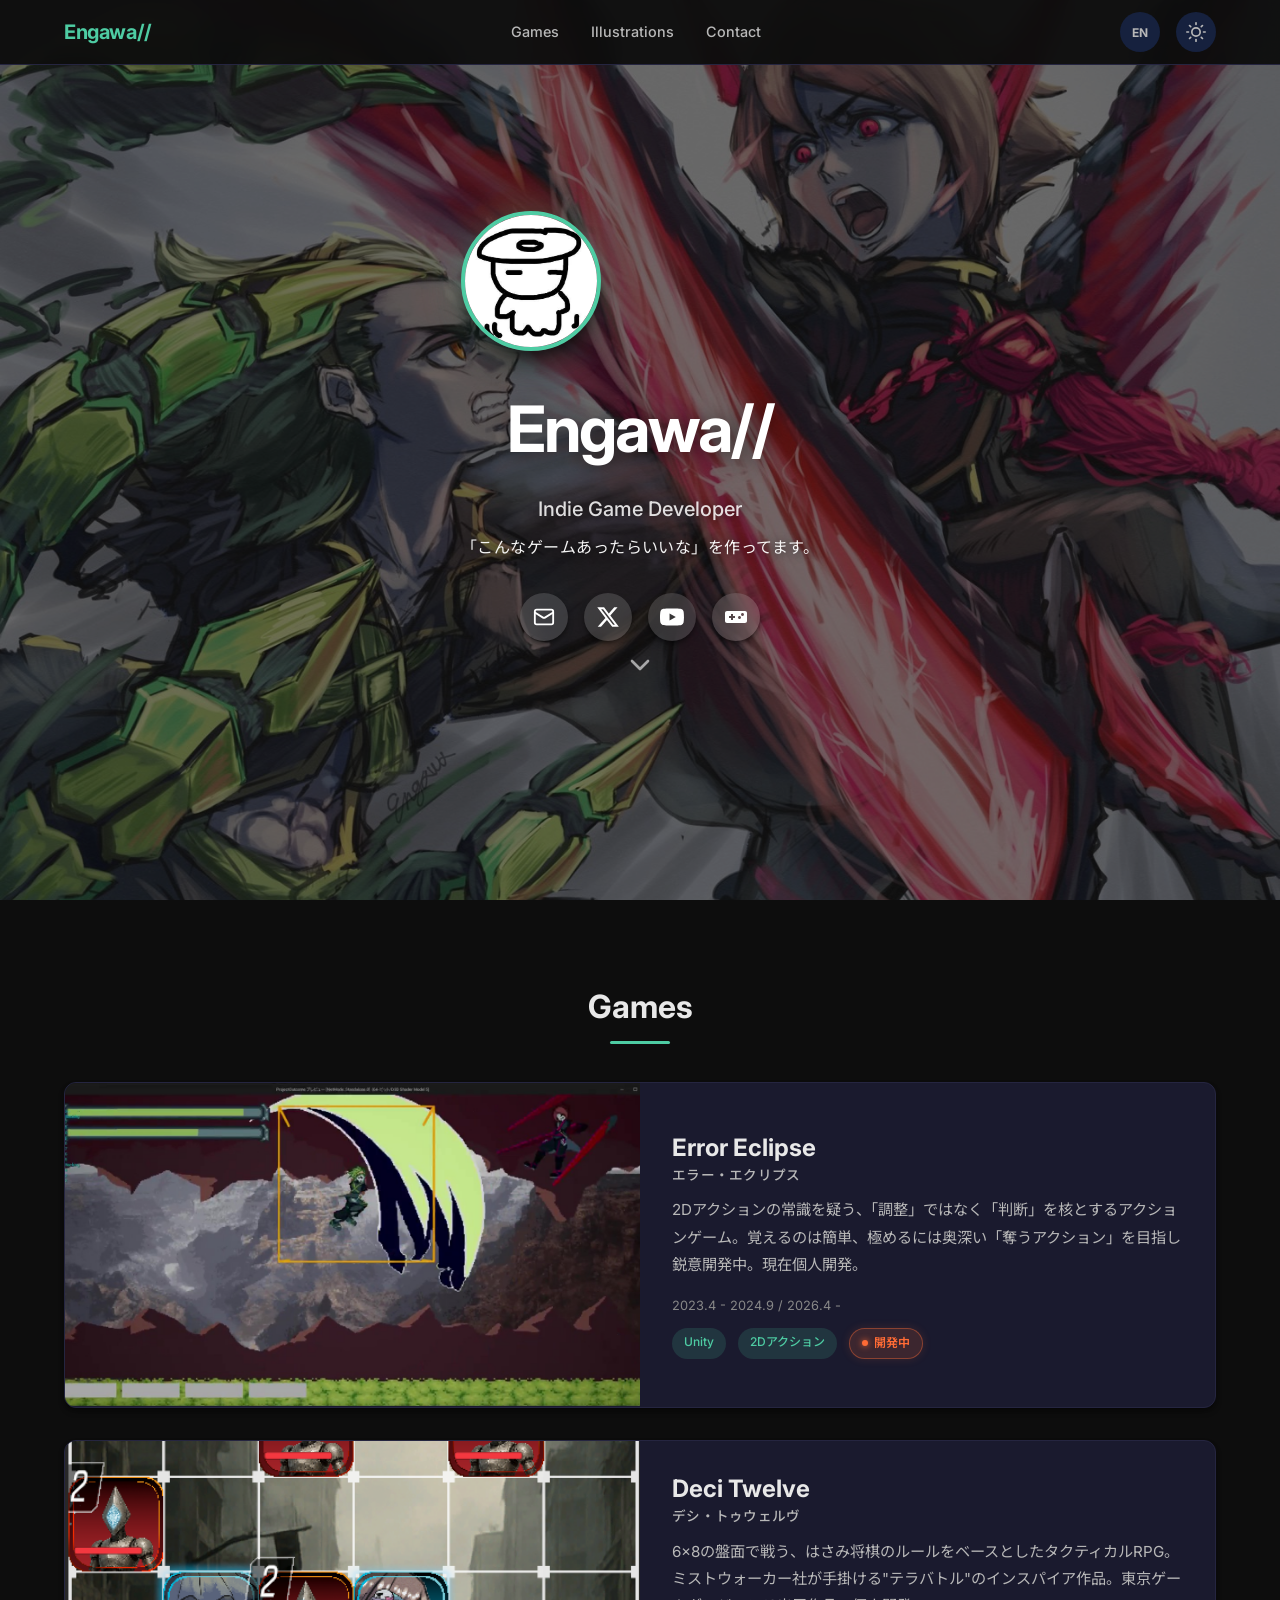
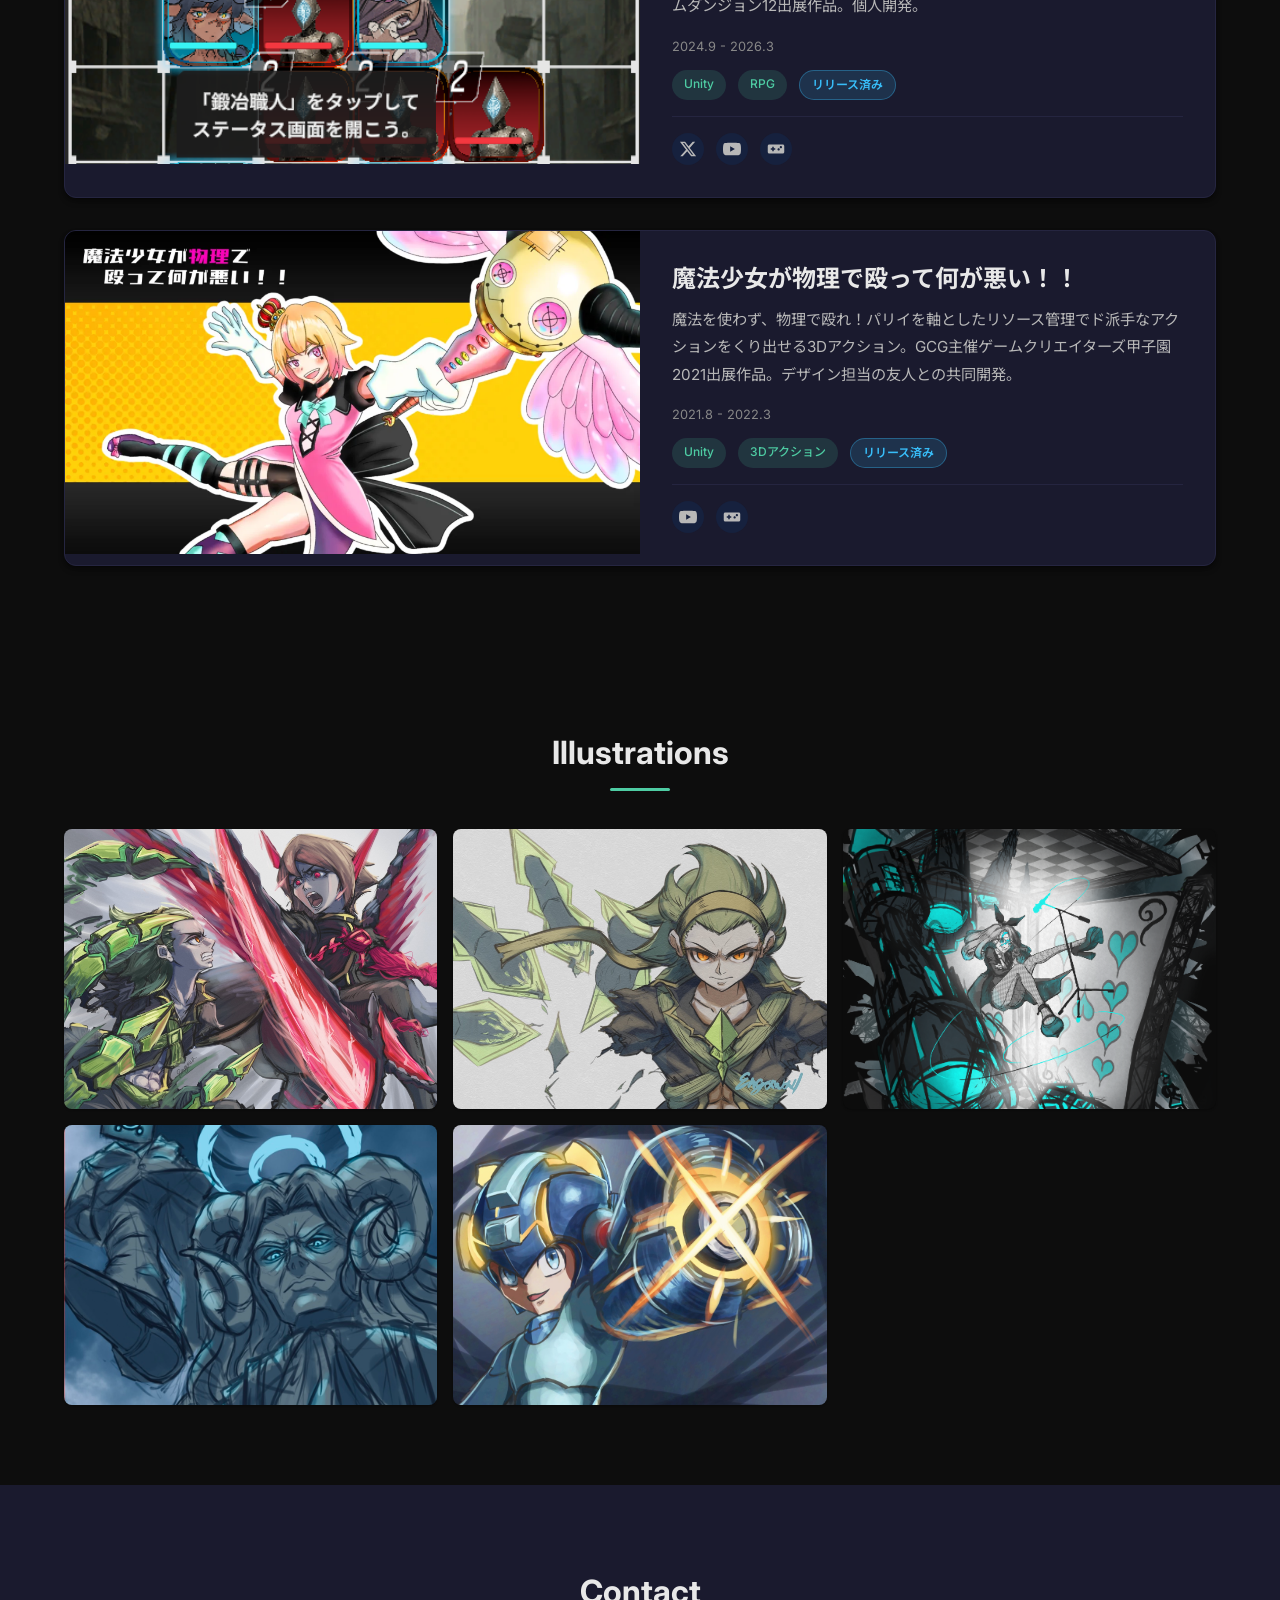
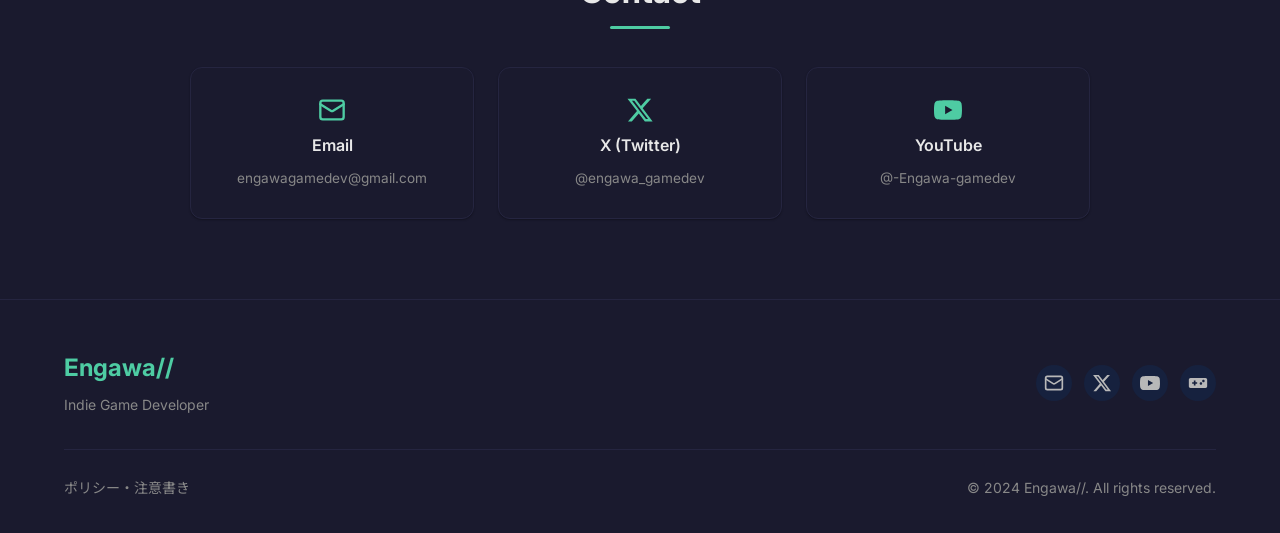
==== commit 2105556d: "Update UnityRoom icon to gamepad icon across the site" ====
--- a/index.html
+++ b/index.html
@@ -93,7 +93,7 @@
                 </a>
                 <a href="https://unityroom.com/users/u2t6si8054bjor3pl17q" target="_blank" rel="noopener noreferrer" class="social-link" aria-label="UnityRoom">
                     <svg xmlns="http://www.w3.org/2000/svg" width="24" height="24" viewBox="0 0 24 24" fill="currentColor">
-                        <path d="M12 0L1.5 6v12L12 24l10.5-6V6L12 0zm0 2.25L20.25 7.5v9L12 21.75 3.75 16.5v-9L12 2.25zM12 6L6 9.5v5L12 18l6-3.5v-5L12 6z"/>
+                        <path d="M21 6H3c-1.1 0-2 .9-2 2v8c0 1.1.9 2 2 2h18c1.1 0 2-.9 2-2V8c0-1.1-.9-2-2-2zm-10 7H9v2H7v-2H5v-2h2V9h2v2h2v2zm4.5 1c-.83 0-1.5-.67-1.5-1.5s.67-1.5 1.5-1.5 1.5.67 1.5 1.5-.67 1.5-1.5 1.5zm3-3c-.83 0-1.5-.67-1.5-1.5S17.67 8 18.5 8s1.5.67 1.5 1.5-.67 1.5-1.5 1.5z"/>
                     </svg>
                 </a>
             </div>
@@ -215,7 +215,7 @@
                     </a>
                     <a href="https://unityroom.com/users/u2t6si8054bjor3pl17q" target="_blank" rel="noopener noreferrer" aria-label="UnityRoom">
                         <svg xmlns="http://www.w3.org/2000/svg" width="20" height="20" viewBox="0 0 24 24" fill="currentColor">
-                            <path d="M12 0L1.5 6v12L12 24l10.5-6V6L12 0zm0 2.25L20.25 7.5v9L12 21.75 3.75 16.5v-9L12 2.25zM12 6L6 9.5v5L12 18l6-3.5v-5L12 6z"/>
+                            <path d="M21 6H3c-1.1 0-2 .9-2 2v8c0 1.1.9 2 2 2h18c1.1 0 2-.9 2-2V8c0-1.1-.9-2-2-2zm-10 7H9v2H7v-2H5v-2h2V9h2v2h2v2zm4.5 1c-.83 0-1.5-.67-1.5-1.5s.67-1.5 1.5-1.5 1.5.67 1.5 1.5-.67 1.5-1.5 1.5zm3-3c-.83 0-1.5-.67-1.5-1.5S17.67 8 18.5 8s1.5.67 1.5 1.5-.67 1.5-1.5 1.5z"/>
                         </svg>
                     </a>
                 </div>
--- a/css/themes.css
+++ b/css/themes.css
@@ -17,6 +17,10 @@
     --color-accent: #4ecca3;
     --color-accent-hover: #3db892;
     --color-accent-light: rgba(78, 204, 163, 0.1);
+    
+    --color-info: #0284c7;
+    --color-info-light: rgba(2, 132, 199, 0.1);
+    --color-info-border: rgba(2, 132, 199, 0.3);
     
     --color-border: #dee2e6;
     --color-border-light: #e9ecef;
@@ -61,6 +65,10 @@
     --color-accent-hover: #6ee7b7;
     --color-accent-light: rgba(78, 204, 163, 0.15);
     
+    --color-info: #38bdf8;
+    --color-info-light: rgba(56, 189, 248, 0.15);
+    --color-info-border: rgba(56, 189, 248, 0.35);
+    
     --color-border: #2d2d44;
     --color-border-light: #252540;
     
--- a/css/style.css
+++ b/css/style.css
@@ -555,14 +555,14 @@
     gap: 0.35rem;
 }
 
-.game-card-status.status-released {
+.game-card-status.status-dev {
     background: rgba(255, 107, 53, 0.15);
     color: #ff6b35;
     border: 1px solid rgba(255, 107, 53, 0.4);
     box-shadow: 0 0 10px rgba(255, 107, 53, 0.15);
 }
 
-.game-card-status.status-released::before {
+.game-card-status.status-dev::before {
     content: '';
     display: inline-block;
     width: 6px;
@@ -572,14 +572,30 @@
     box-shadow: 0 0 6px #ff6b35;
 }
 
-.game-card-status.status-dev {
-    background: var(--color-bg-tertiary);
-    color: var(--color-text-muted);
-    border: 1px solid var(--color-border-light);
+.game-card-status.status-released {
+    background: rgba(0, 180, 216, 0.12);
+    color: #0284c7;
+    border: 1px solid rgba(0, 180, 216, 0.35);
+}
+
+[data-theme="dark"] .game-card-status.status-released {
+    background: rgba(56, 189, 248, 0.15);
+    color: #38bdf8;
+    border: 1px solid rgba(56, 189, 248, 0.35);
+}
+
+.status-dev-text {
+    color: #ff6b35;
+    font-weight: 600;
 }
 
 .status-released-text {
-    color: #ff6b35;
+    color: #0284c7;
+    font-weight: 600;
+}
+
+[data-theme="dark"] .status-released-text {
+    color: #38bdf8;
     font-weight: 600;
 }
 
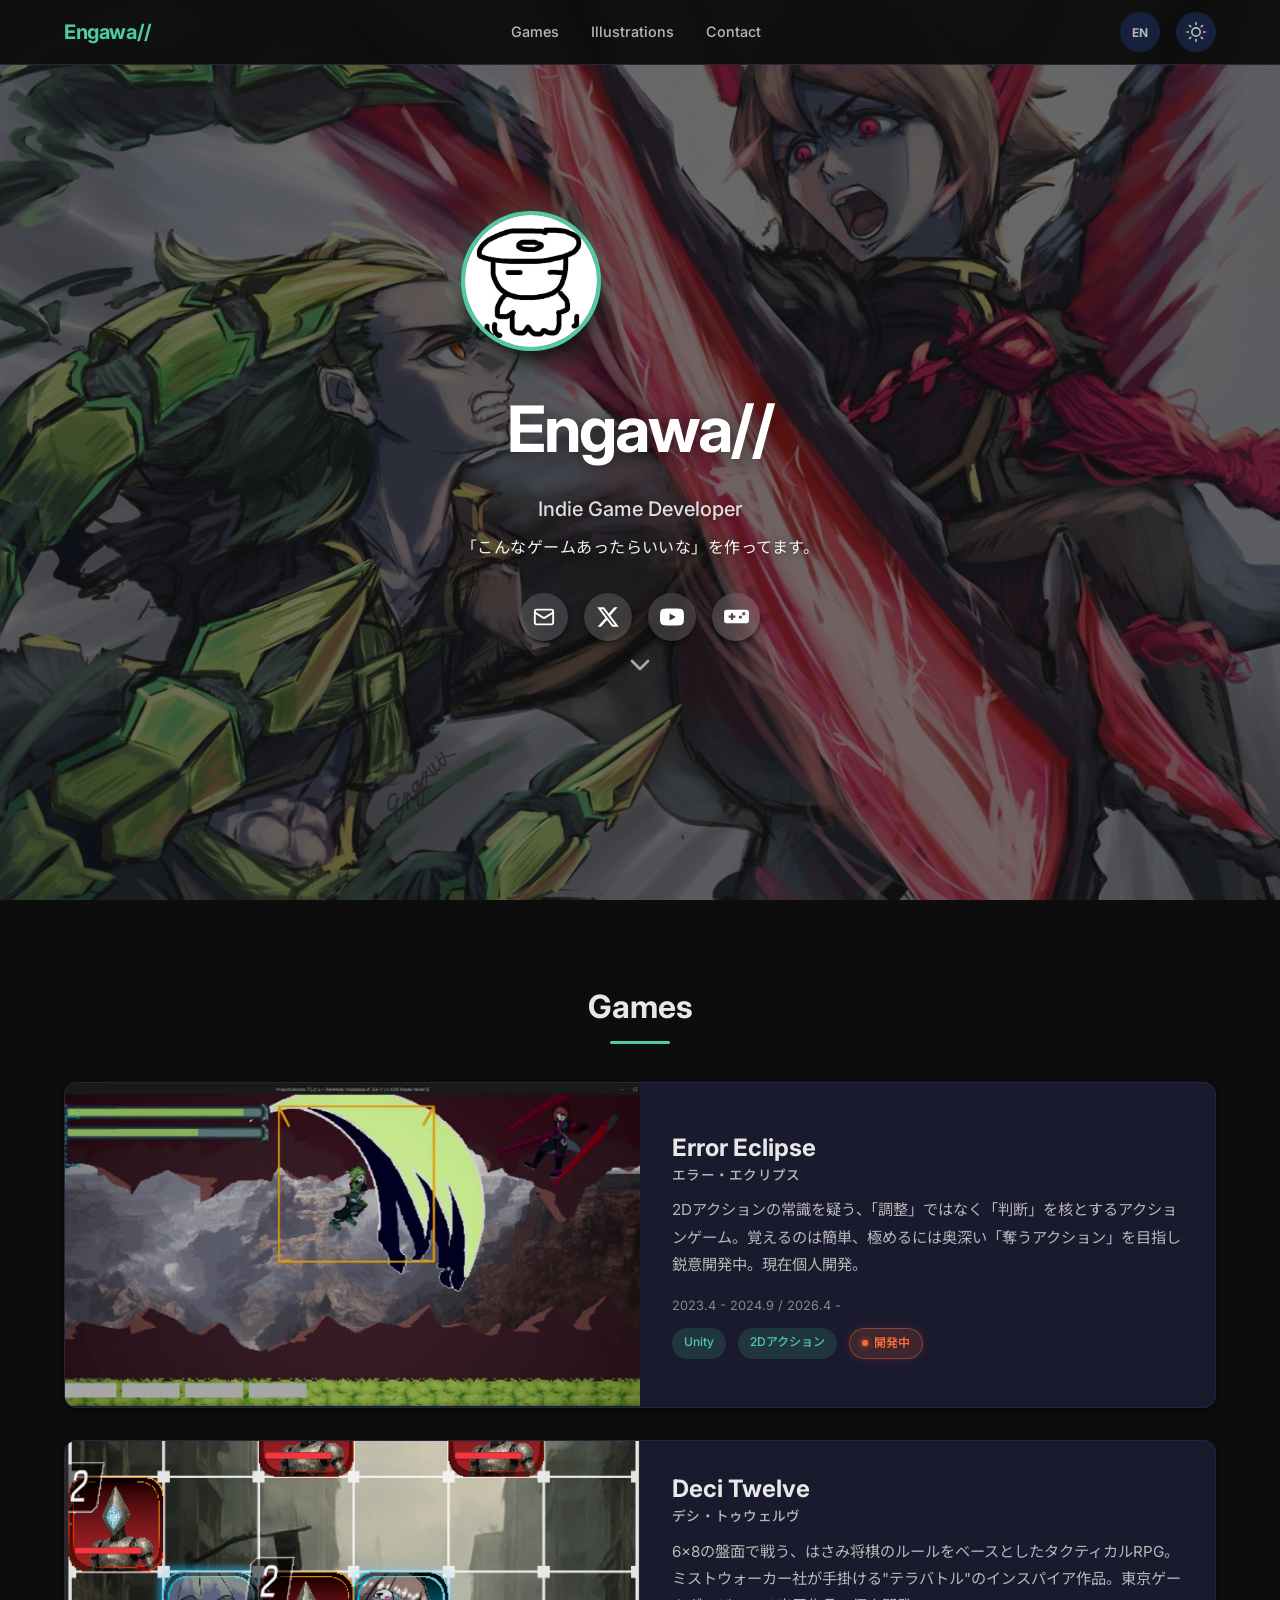
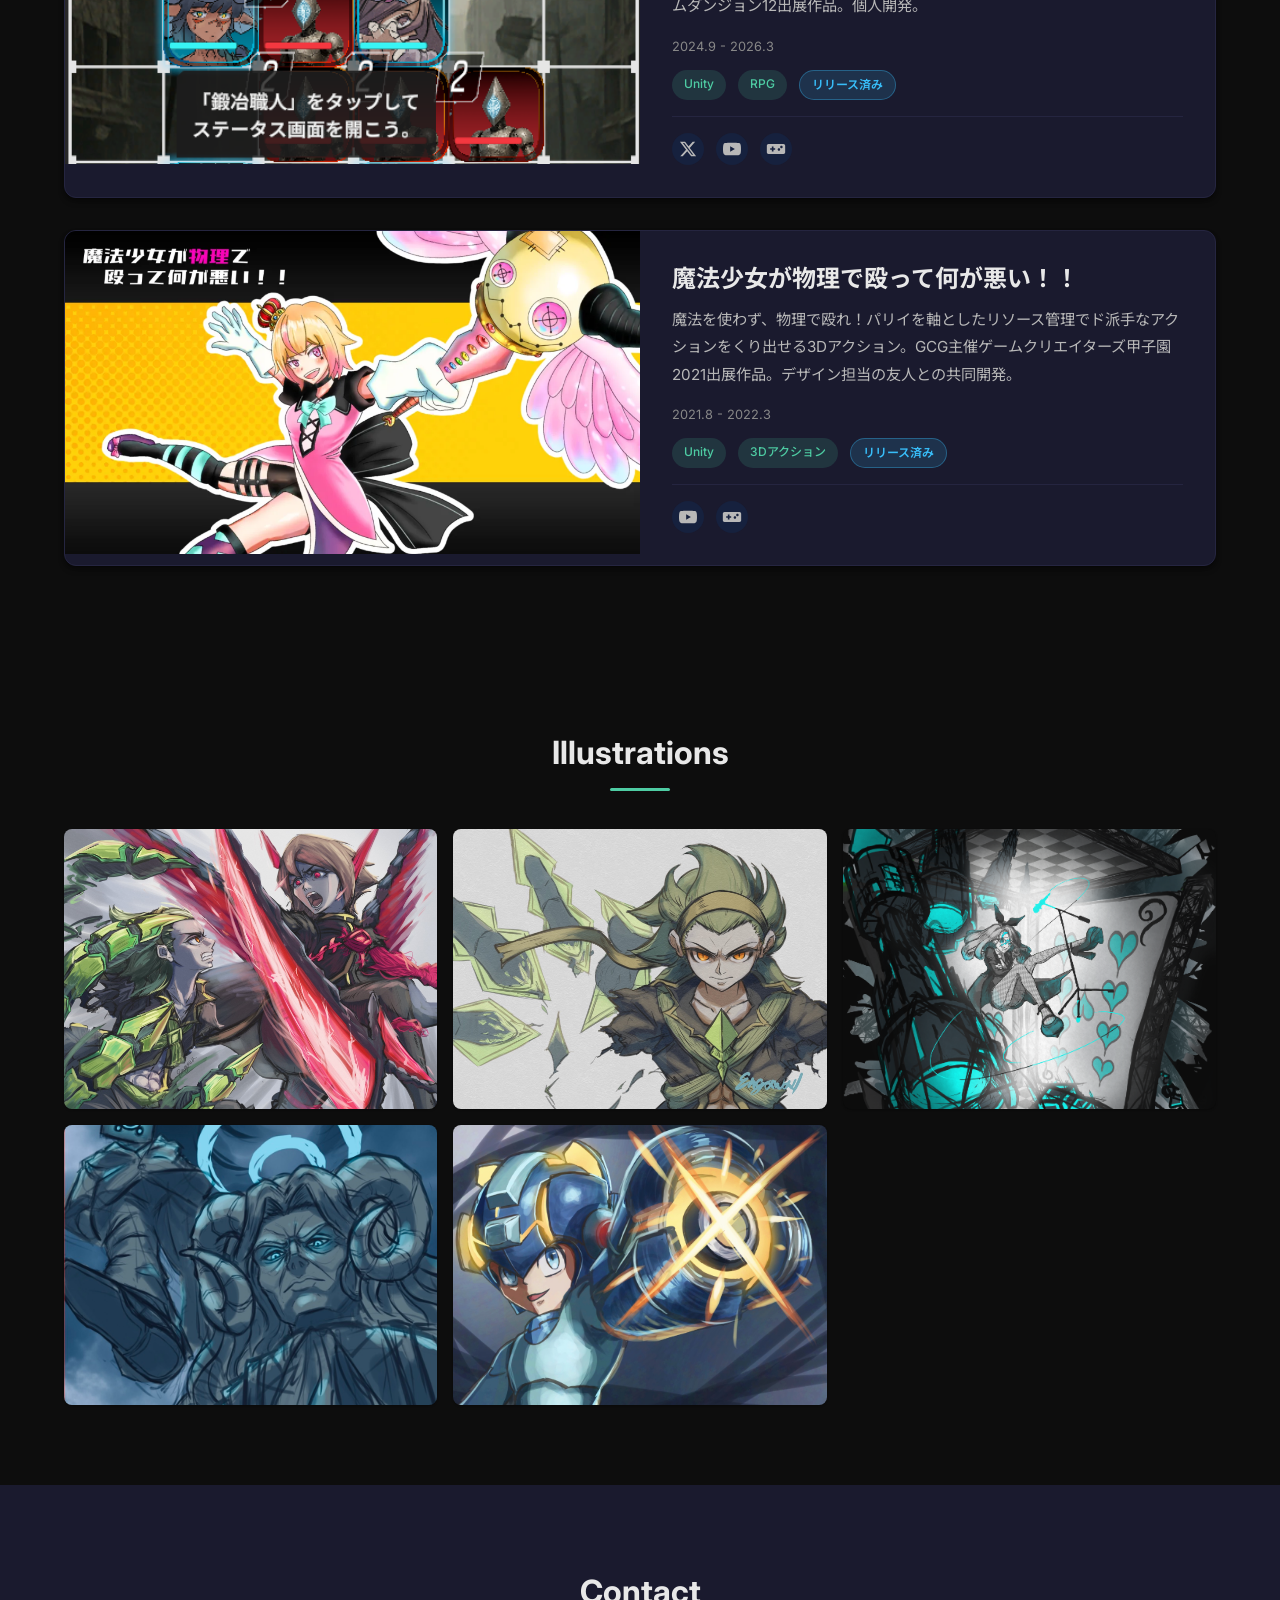
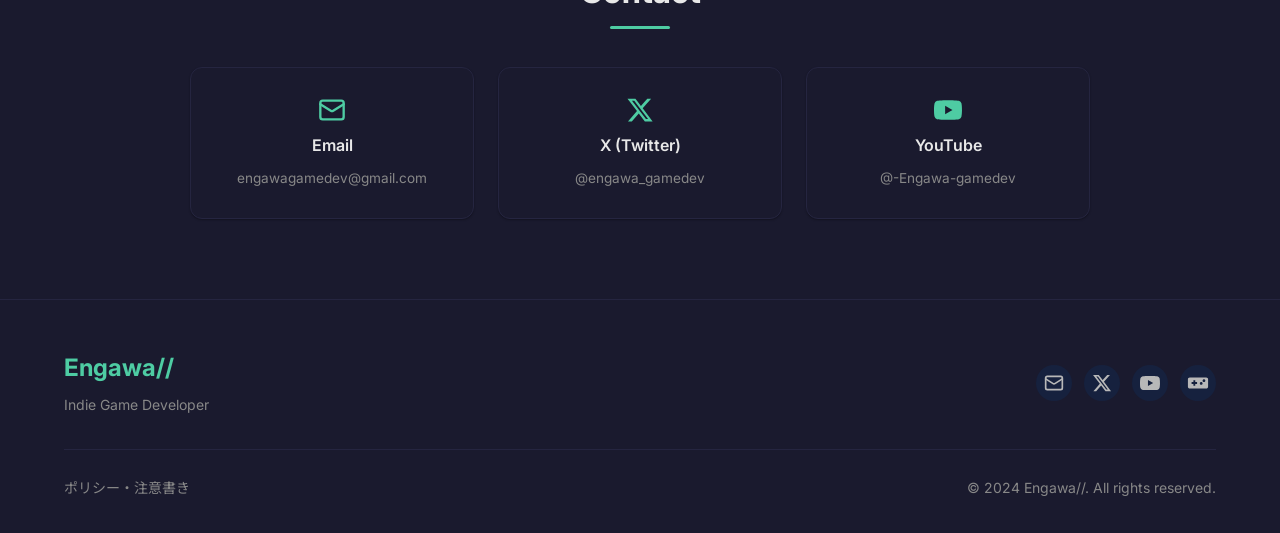
==== commit c62fcdbb: "Scale up UnityRoom gamepad icon by 1.1x for visual balance" ====
--- a/index.html
+++ b/index.html
@@ -92,7 +92,7 @@
                     </svg>
                 </a>
                 <a href="https://unityroom.com/users/u2t6si8054bjor3pl17q" target="_blank" rel="noopener noreferrer" class="social-link" aria-label="UnityRoom">
-                    <svg xmlns="http://www.w3.org/2000/svg" width="24" height="24" viewBox="0 0 24 24" fill="currentColor">
+                    <svg xmlns="http://www.w3.org/2000/svg" width="27" height="27" viewBox="0 0 24 24" fill="currentColor">
                         <path d="M21 6H3c-1.1 0-2 .9-2 2v8c0 1.1.9 2 2 2h18c1.1 0 2-.9 2-2V8c0-1.1-.9-2-2-2zm-10 7H9v2H7v-2H5v-2h2V9h2v2h2v2zm4.5 1c-.83 0-1.5-.67-1.5-1.5s.67-1.5 1.5-1.5 1.5.67 1.5 1.5-.67 1.5-1.5 1.5zm3-3c-.83 0-1.5-.67-1.5-1.5S17.67 8 18.5 8s1.5.67 1.5 1.5-.67 1.5-1.5 1.5z"/>
                     </svg>
                 </a>
@@ -214,7 +214,7 @@
                         </svg>
                     </a>
                     <a href="https://unityroom.com/users/u2t6si8054bjor3pl17q" target="_blank" rel="noopener noreferrer" aria-label="UnityRoom">
-                        <svg xmlns="http://www.w3.org/2000/svg" width="20" height="20" viewBox="0 0 24 24" fill="currentColor">
+                        <svg xmlns="http://www.w3.org/2000/svg" width="22" height="22" viewBox="0 0 24 24" fill="currentColor">
                             <path d="M21 6H3c-1.1 0-2 .9-2 2v8c0 1.1.9 2 2 2h18c1.1 0 2-.9 2-2V8c0-1.1-.9-2-2-2zm-10 7H9v2H7v-2H5v-2h2V9h2v2h2v2zm4.5 1c-.83 0-1.5-.67-1.5-1.5s.67-1.5 1.5-1.5 1.5.67 1.5 1.5-.67 1.5-1.5 1.5zm3-3c-.83 0-1.5-.67-1.5-1.5S17.67 8 18.5 8s1.5.67 1.5 1.5-.67 1.5-1.5 1.5z"/>
                         </svg>
                     </a>
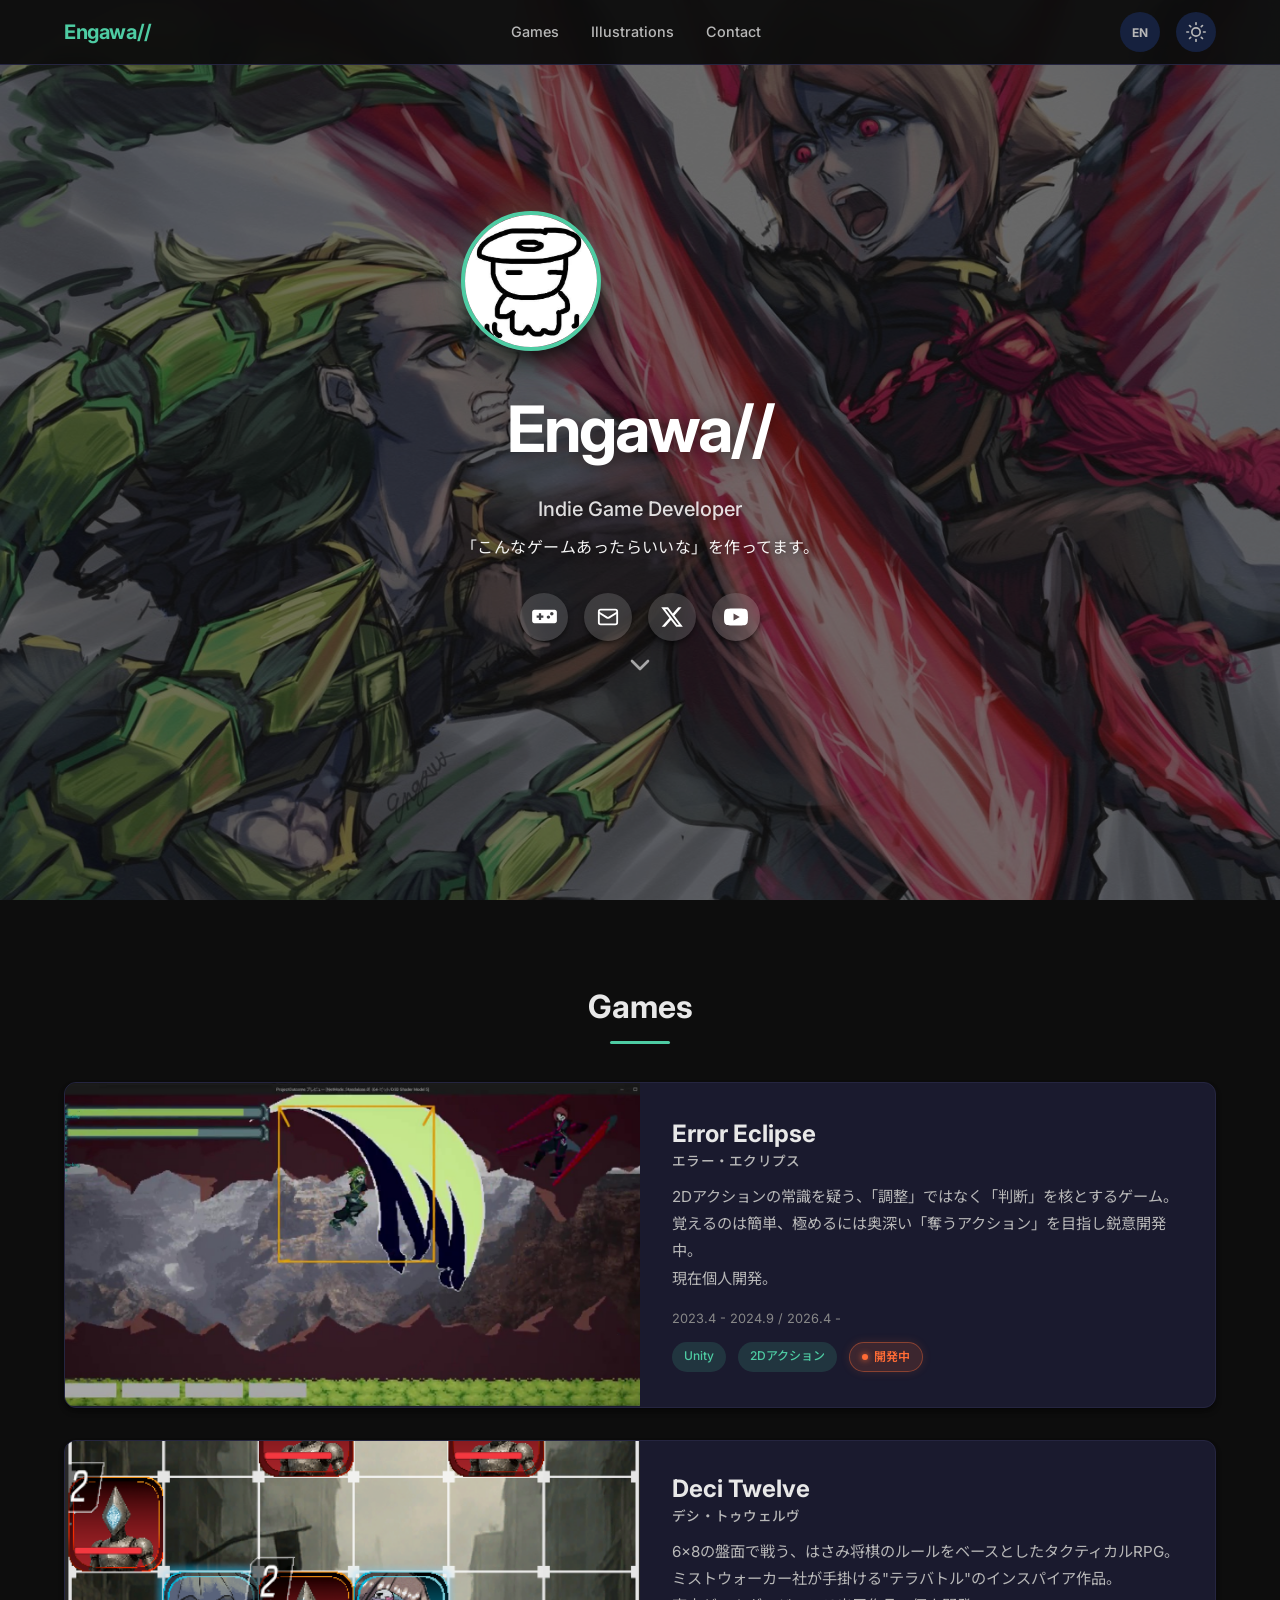
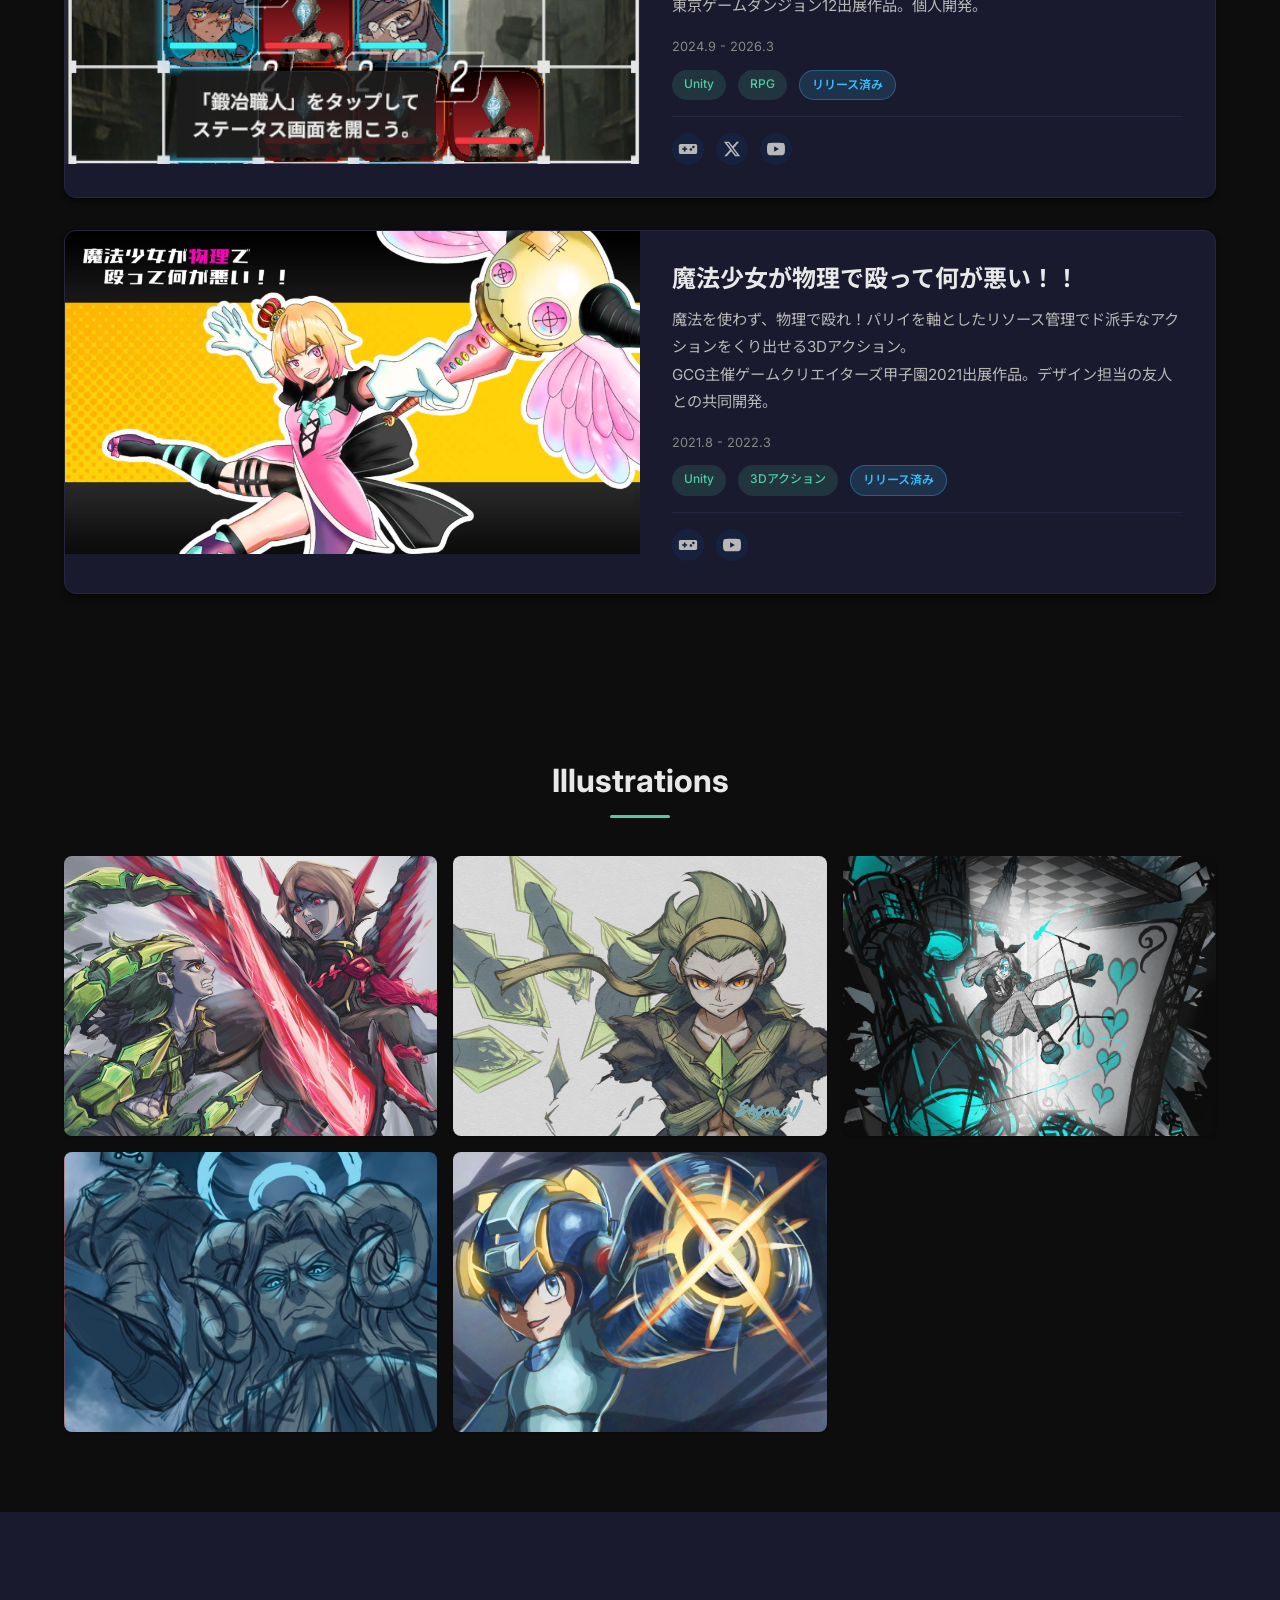
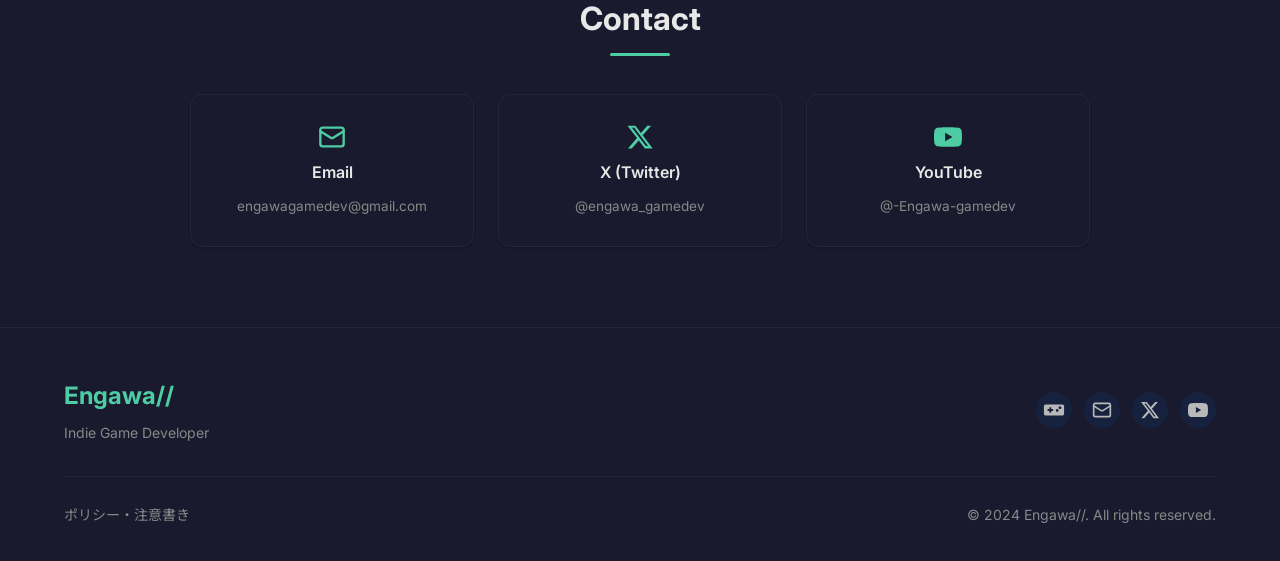
==== commit 4180e467: "Position UnityRoom icon as first/leftmost in all link rows" ====
--- a/index.html
+++ b/index.html
@@ -75,6 +75,11 @@
             <p class="hero-subtitle" data-i18n="hero.subtitle">Indie Game Developer</p>
             <p class="hero-catchphrase" data-i18n="hero.catchphrase">「こんなゲームあったらいいな」を作ってます。</p>
             <div class="hero-social">
+                <a href="https://unityroom.com/users/u2t6si8054bjor3pl17q" target="_blank" rel="noopener noreferrer" class="social-link" aria-label="UnityRoom">
+                    <svg xmlns="http://www.w3.org/2000/svg" width="27" height="27" viewBox="0 0 24 24" fill="currentColor">
+                        <path d="M21 6H3c-1.1 0-2 .9-2 2v8c0 1.1.9 2 2 2h18c1.1 0 2-.9 2-2V8c0-1.1-.9-2-2-2zm-10 7H9v2H7v-2H5v-2h2V9h2v2h2v2zm4.5 1c-.83 0-1.5-.67-1.5-1.5s.67-1.5 1.5-1.5 1.5.67 1.5 1.5-.67 1.5-1.5 1.5zm3-3c-.83 0-1.5-.67-1.5-1.5S17.67 8 18.5 8s1.5.67 1.5 1.5-.67 1.5-1.5 1.5z"/>
+                    </svg>
+                </a>
                 <a href="mailto:engawagamedev@gmail.com" class="social-link" aria-label="Email">
                     <svg xmlns="http://www.w3.org/2000/svg" width="22" height="22" viewBox="0 0 24 24" fill="none" stroke="currentColor" stroke-width="2" stroke-linecap="round" stroke-linejoin="round">
                         <rect width="20" height="16" x="2" y="4" rx="2"></rect>
@@ -89,11 +94,6 @@
                 <a href="https://www.youtube.com/@-Engawa-gamedev" target="_blank" rel="noopener noreferrer" class="social-link" aria-label="YouTube">
                     <svg xmlns="http://www.w3.org/2000/svg" width="24" height="24" viewBox="0 0 24 24" fill="currentColor">
                         <path d="M23.498 6.186a3.016 3.016 0 0 0-2.122-2.136C19.505 3.545 12 3.545 12 3.545s-7.505 0-9.377.505A3.017 3.017 0 0 0 .502 6.186C0 8.07 0 12 0 12s0 3.93.502 5.814a3.016 3.016 0 0 0 2.122 2.136c1.871.505 9.376.505 9.376.505s7.505 0 9.377-.505a3.015 3.015 0 0 0 2.122-2.136C24 15.93 24 12 24 12s0-3.93-.502-5.814zM9.545 15.568V8.432L15.818 12l-6.273 3.568z"/>
-                    </svg>
-                </a>
-                <a href="https://unityroom.com/users/u2t6si8054bjor3pl17q" target="_blank" rel="noopener noreferrer" class="social-link" aria-label="UnityRoom">
-                    <svg xmlns="http://www.w3.org/2000/svg" width="27" height="27" viewBox="0 0 24 24" fill="currentColor">
-                        <path d="M21 6H3c-1.1 0-2 .9-2 2v8c0 1.1.9 2 2 2h18c1.1 0 2-.9 2-2V8c0-1.1-.9-2-2-2zm-10 7H9v2H7v-2H5v-2h2V9h2v2h2v2zm4.5 1c-.83 0-1.5-.67-1.5-1.5s.67-1.5 1.5-1.5 1.5.67 1.5 1.5-.67 1.5-1.5 1.5zm3-3c-.83 0-1.5-.67-1.5-1.5S17.67 8 18.5 8s1.5.67 1.5 1.5-.67 1.5-1.5 1.5z"/>
                     </svg>
                 </a>
             </div>
@@ -197,6 +197,11 @@
                     <p class="footer-tagline" data-i18n="footer.tagline">Indie Game Developer</p>
                 </div>
                 <div class="footer-social">
+                    <a href="https://unityroom.com/users/u2t6si8054bjor3pl17q" target="_blank" rel="noopener noreferrer" aria-label="UnityRoom">
+                        <svg xmlns="http://www.w3.org/2000/svg" width="22" height="22" viewBox="0 0 24 24" fill="currentColor">
+                            <path d="M21 6H3c-1.1 0-2 .9-2 2v8c0 1.1.9 2 2 2h18c1.1 0 2-.9 2-2V8c0-1.1-.9-2-2-2zm-10 7H9v2H7v-2H5v-2h2V9h2v2h2v2zm4.5 1c-.83 0-1.5-.67-1.5-1.5s.67-1.5 1.5-1.5 1.5.67 1.5 1.5-.67 1.5-1.5 1.5zm3-3c-.83 0-1.5-.67-1.5-1.5S17.67 8 18.5 8s1.5.67 1.5 1.5-.67 1.5-1.5 1.5z"/>
+                        </svg>
+                    </a>
                     <a href="mailto:engawagamedev@gmail.com" aria-label="Email">
                         <svg xmlns="http://www.w3.org/2000/svg" width="20" height="20" viewBox="0 0 24 24" fill="none" stroke="currentColor" stroke-width="2" stroke-linecap="round" stroke-linejoin="round">
                             <rect width="20" height="16" x="2" y="4" rx="2"></rect>
@@ -211,11 +216,6 @@
                     <a href="https://www.youtube.com/@-Engawa-gamedev" target="_blank" rel="noopener noreferrer" aria-label="YouTube">
                         <svg xmlns="http://www.w3.org/2000/svg" width="20" height="20" viewBox="0 0 24 24" fill="currentColor">
                             <path d="M23.498 6.186a3.016 3.016 0 0 0-2.122-2.136C19.505 3.545 12 3.545 12 3.545s-7.505 0-9.377.505A3.017 3.017 0 0 0 .502 6.186C0 8.07 0 12 0 12s0 3.93.502 5.814a3.016 3.016 0 0 0 2.122 2.136c1.871.505 9.376.505 9.376.505s7.505 0 9.377-.505a3.015 3.015 0 0 0 2.122-2.136C24 15.93 24 12 24 12s0-3.93-.502-5.814zM9.545 15.568V8.432L15.818 12l-6.273 3.568z"/>
-                        </svg>
-                    </a>
-                    <a href="https://unityroom.com/users/u2t6si8054bjor3pl17q" target="_blank" rel="noopener noreferrer" aria-label="UnityRoom">
-                        <svg xmlns="http://www.w3.org/2000/svg" width="22" height="22" viewBox="0 0 24 24" fill="currentColor">
-                            <path d="M21 6H3c-1.1 0-2 .9-2 2v8c0 1.1.9 2 2 2h18c1.1 0 2-.9 2-2V8c0-1.1-.9-2-2-2zm-10 7H9v2H7v-2H5v-2h2V9h2v2h2v2zm4.5 1c-.83 0-1.5-.67-1.5-1.5s.67-1.5 1.5-1.5 1.5.67 1.5 1.5-.67 1.5-1.5 1.5zm3-3c-.83 0-1.5-.67-1.5-1.5S17.67 8 18.5 8s1.5.67 1.5 1.5-.67 1.5-1.5 1.5z"/>
                         </svg>
                     </a>
                 </div>
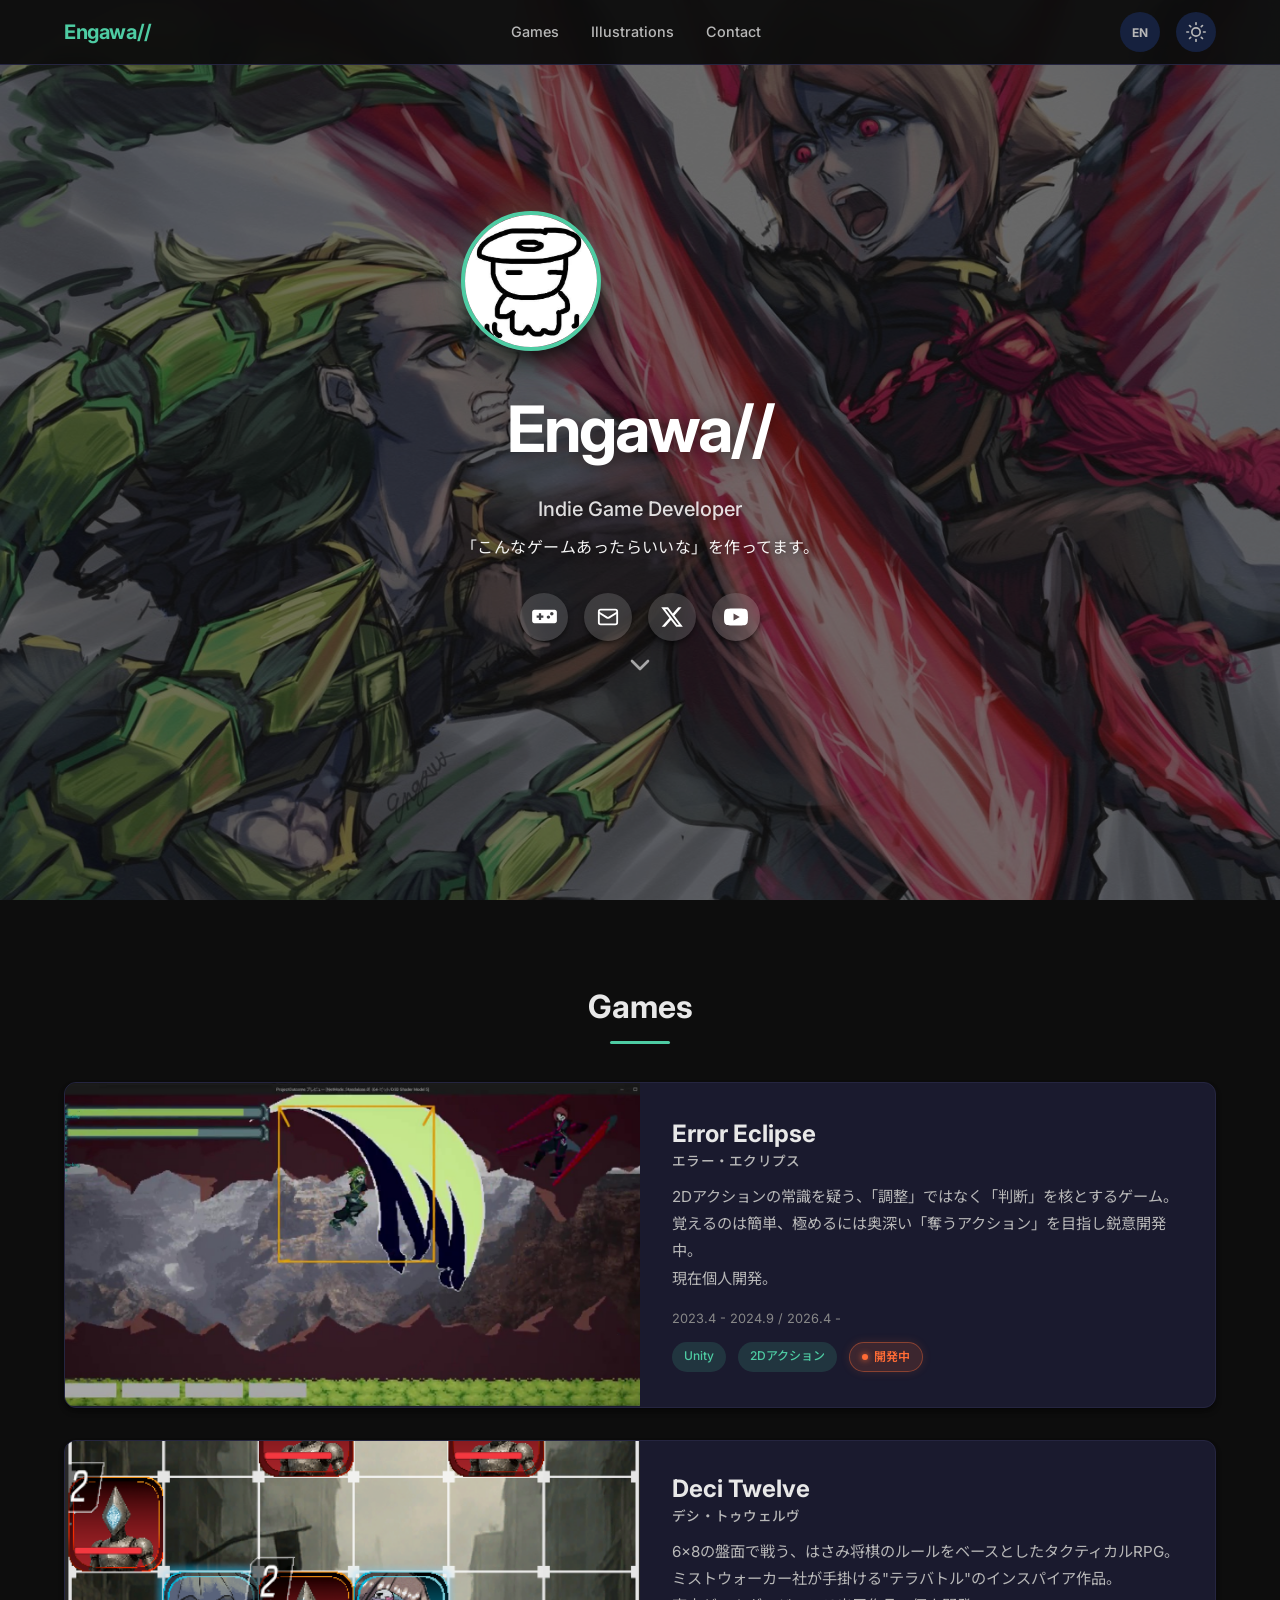
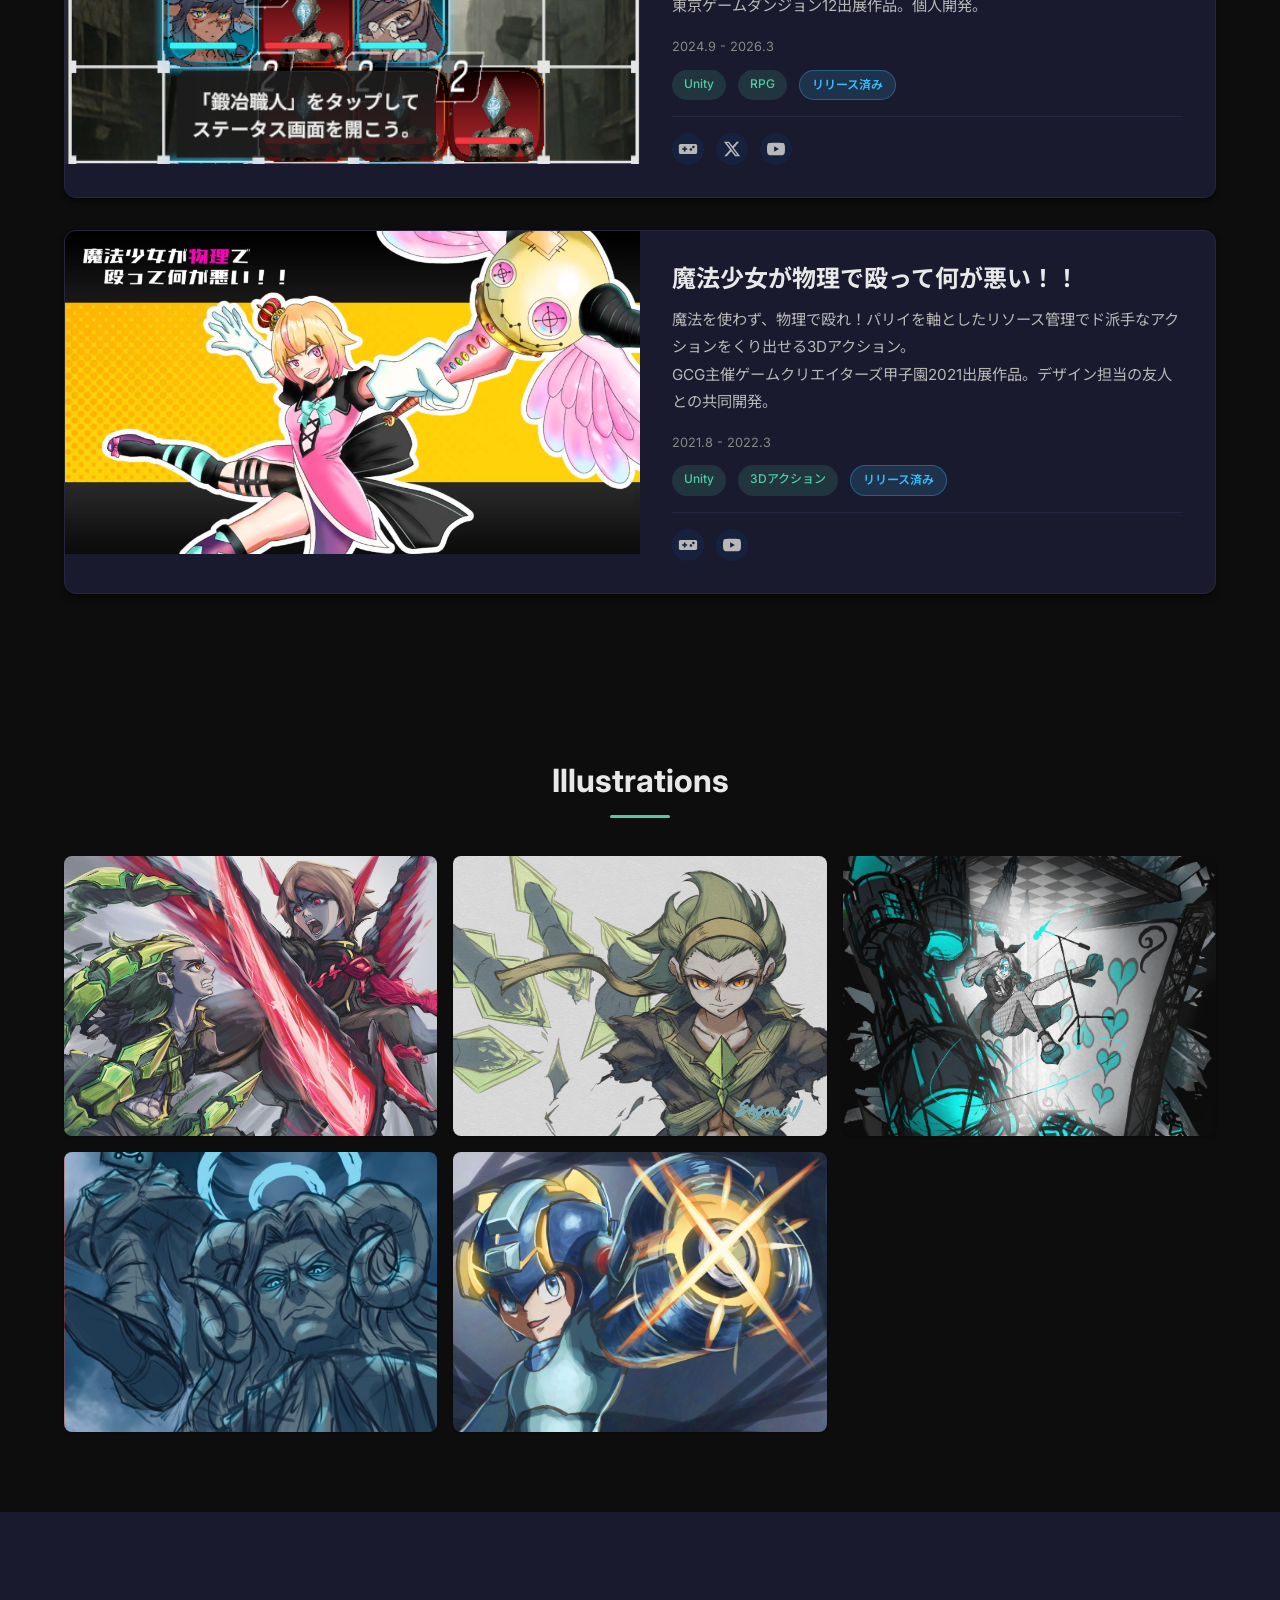
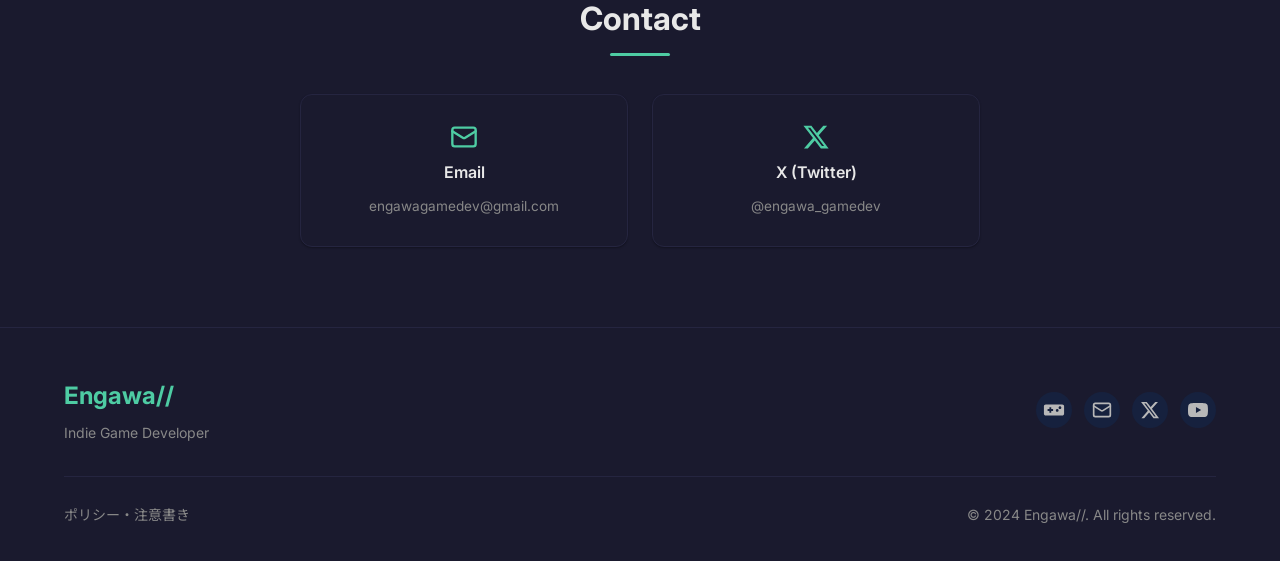
==== commit fb60735c: "Remove YouTube from Contact section and balance to 2 columns" ====
--- a/index.html
+++ b/index.html
@@ -146,13 +146,6 @@
                         <span class="contact-card-label">X (Twitter)</span>
                         <span class="contact-card-handle">@engawa_gamedev</span>
                     </a>
-                    <a href="https://www.youtube.com/@-Engawa-gamedev" target="_blank" rel="noopener noreferrer" class="contact-card">
-                        <svg xmlns="http://www.w3.org/2000/svg" width="28" height="28" viewBox="0 0 24 24" fill="currentColor">
-                            <path d="M23.498 6.186a3.016 3.016 0 0 0-2.122-2.136C19.505 3.545 12 3.545 12 3.545s-7.505 0-9.377.505A3.017 3.017 0 0 0 .502 6.186C0 8.07 0 12 0 12s0 3.93.502 5.814a3.016 3.016 0 0 0 2.122 2.136c1.871.505 9.376.505 9.376.505s7.505 0 9.377-.505a3.015 3.015 0 0 0 2.122-2.136C24 15.93 24 12 24 12s0-3.93-.502-5.814zM9.545 15.568V8.432L15.818 12l-6.273 3.568z"/>
-                        </svg>
-                        <span class="contact-card-label">YouTube</span>
-                        <span class="contact-card-handle">@-Engawa-gamedev</span>
-                    </a>
                 </div>
             </div>
         </div>
--- a/css/style.css
+++ b/css/style.css
@@ -711,14 +711,14 @@
 }
 
 .contact-content {
-    max-width: 900px;
+    max-width: 680px;
     margin: 0 auto;
     text-align: center;
 }
 
 .contact-methods {
     display: grid;
-    grid-template-columns: repeat(3, 1fr);
+    grid-template-columns: repeat(2, 1fr);
     gap: 1.5rem;
     justify-content: center;
 }
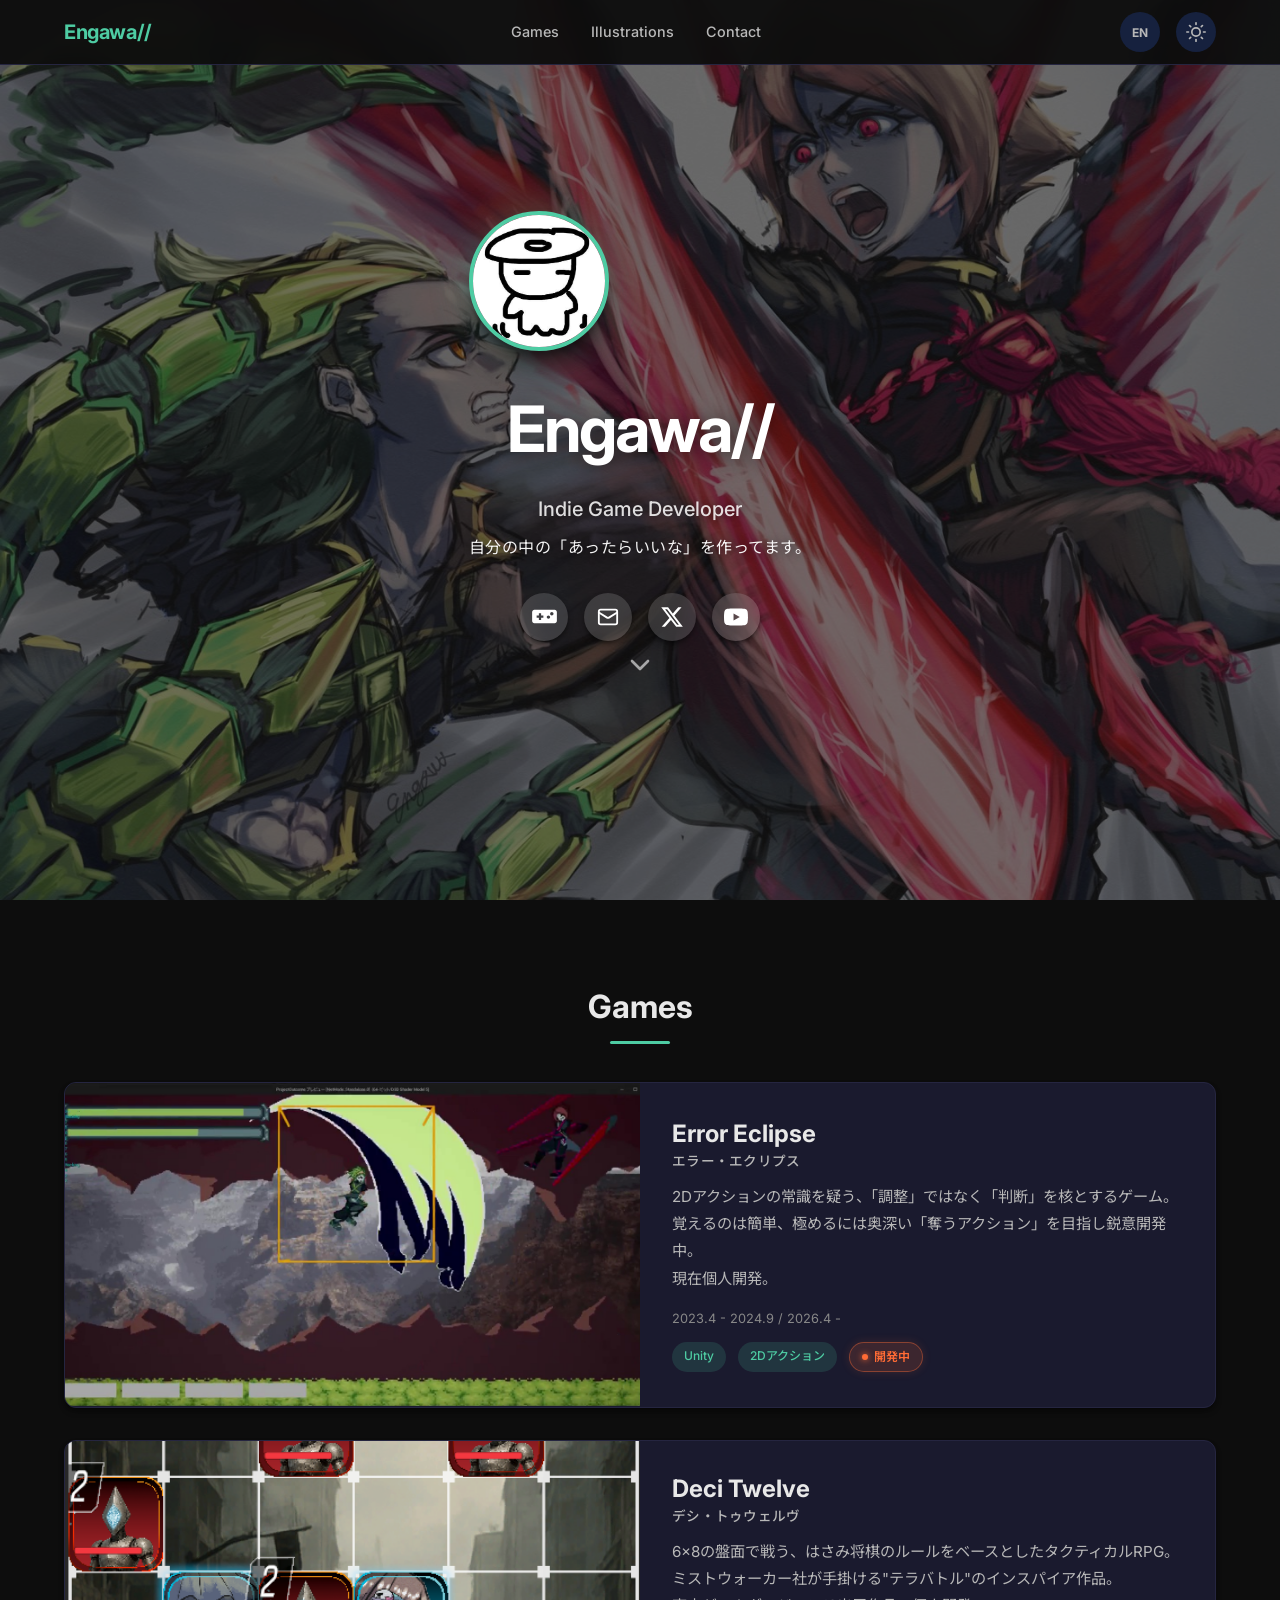
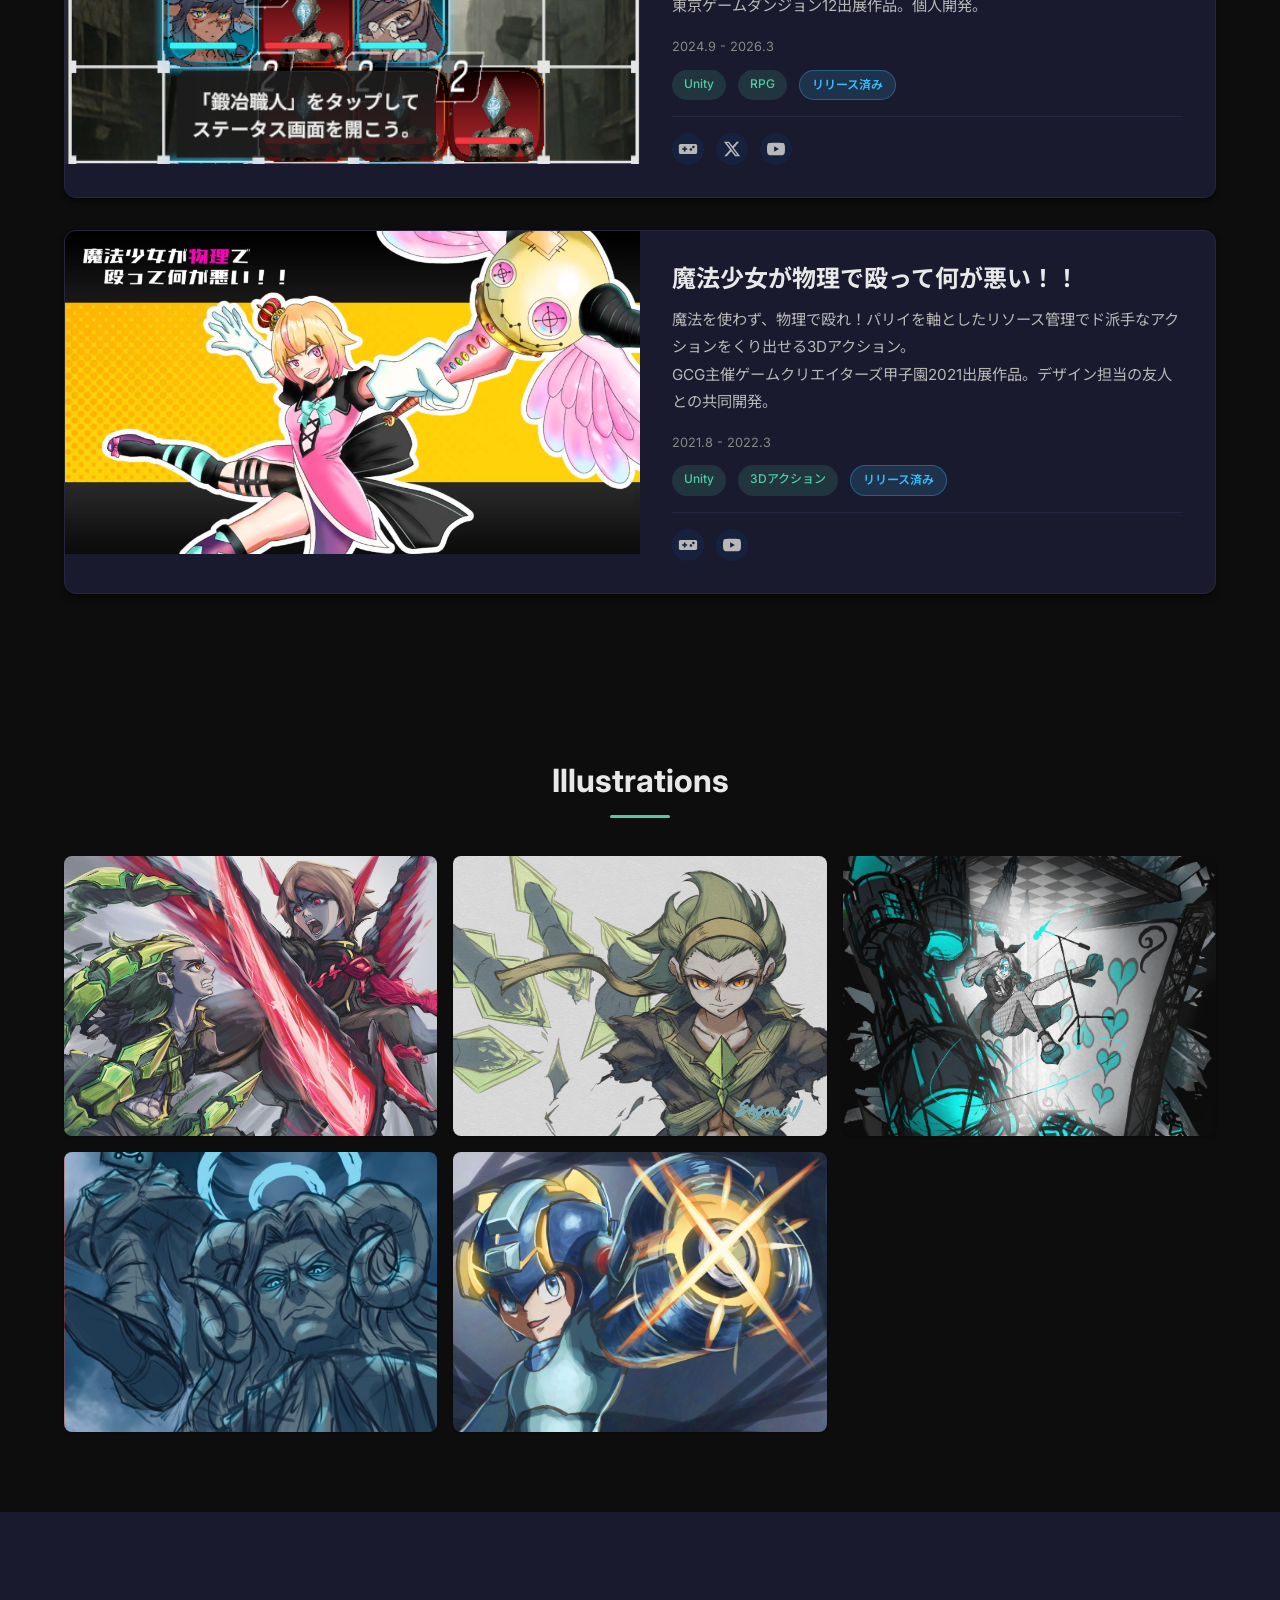
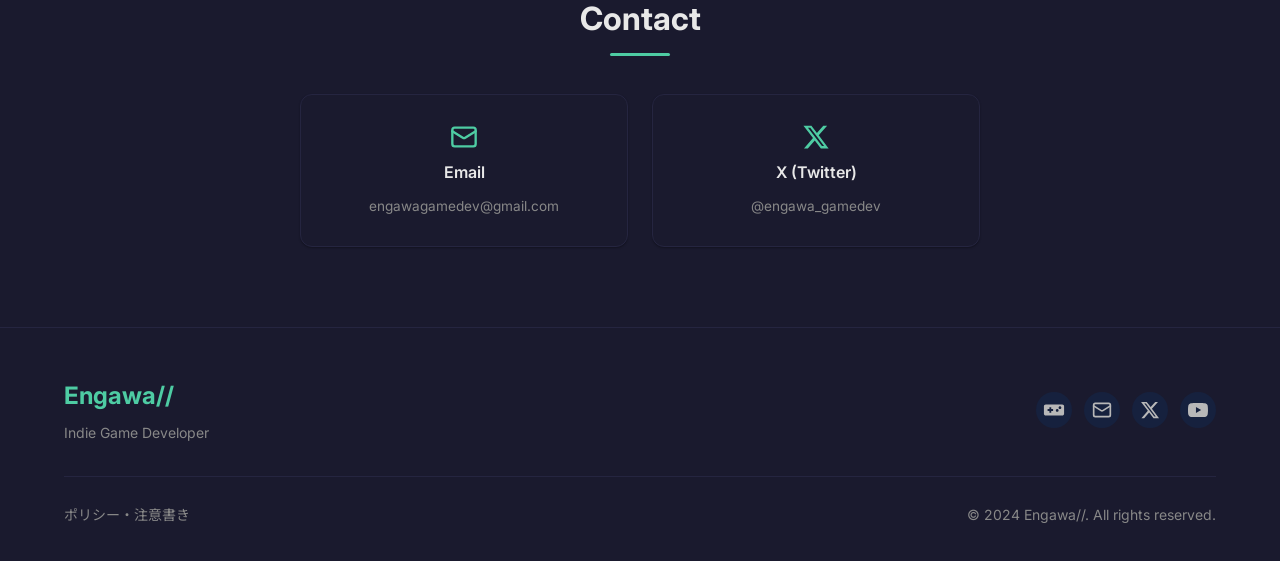
==== commit ea575188: "Update hero catchphrase to '自分の中の「あったらいいな」を作ってます。'" ====
--- a/index.html
+++ b/index.html
@@ -73,7 +73,7 @@
             </div>
             <h1 class="hero-title">Engawa//</h1>
             <p class="hero-subtitle" data-i18n="hero.subtitle">Indie Game Developer</p>
-            <p class="hero-catchphrase" data-i18n="hero.catchphrase">「こんなゲームあったらいいな」を作ってます。</p>
+            <p class="hero-catchphrase" data-i18n="hero.catchphrase">自分の中の「あったらいいな」を作ってます。</p>
             <div class="hero-social">
                 <a href="https://unityroom.com/users/u2t6si8054bjor3pl17q" target="_blank" rel="noopener noreferrer" class="social-link" aria-label="UnityRoom">
                     <svg xmlns="http://www.w3.org/2000/svg" width="27" height="27" viewBox="0 0 24 24" fill="currentColor">
